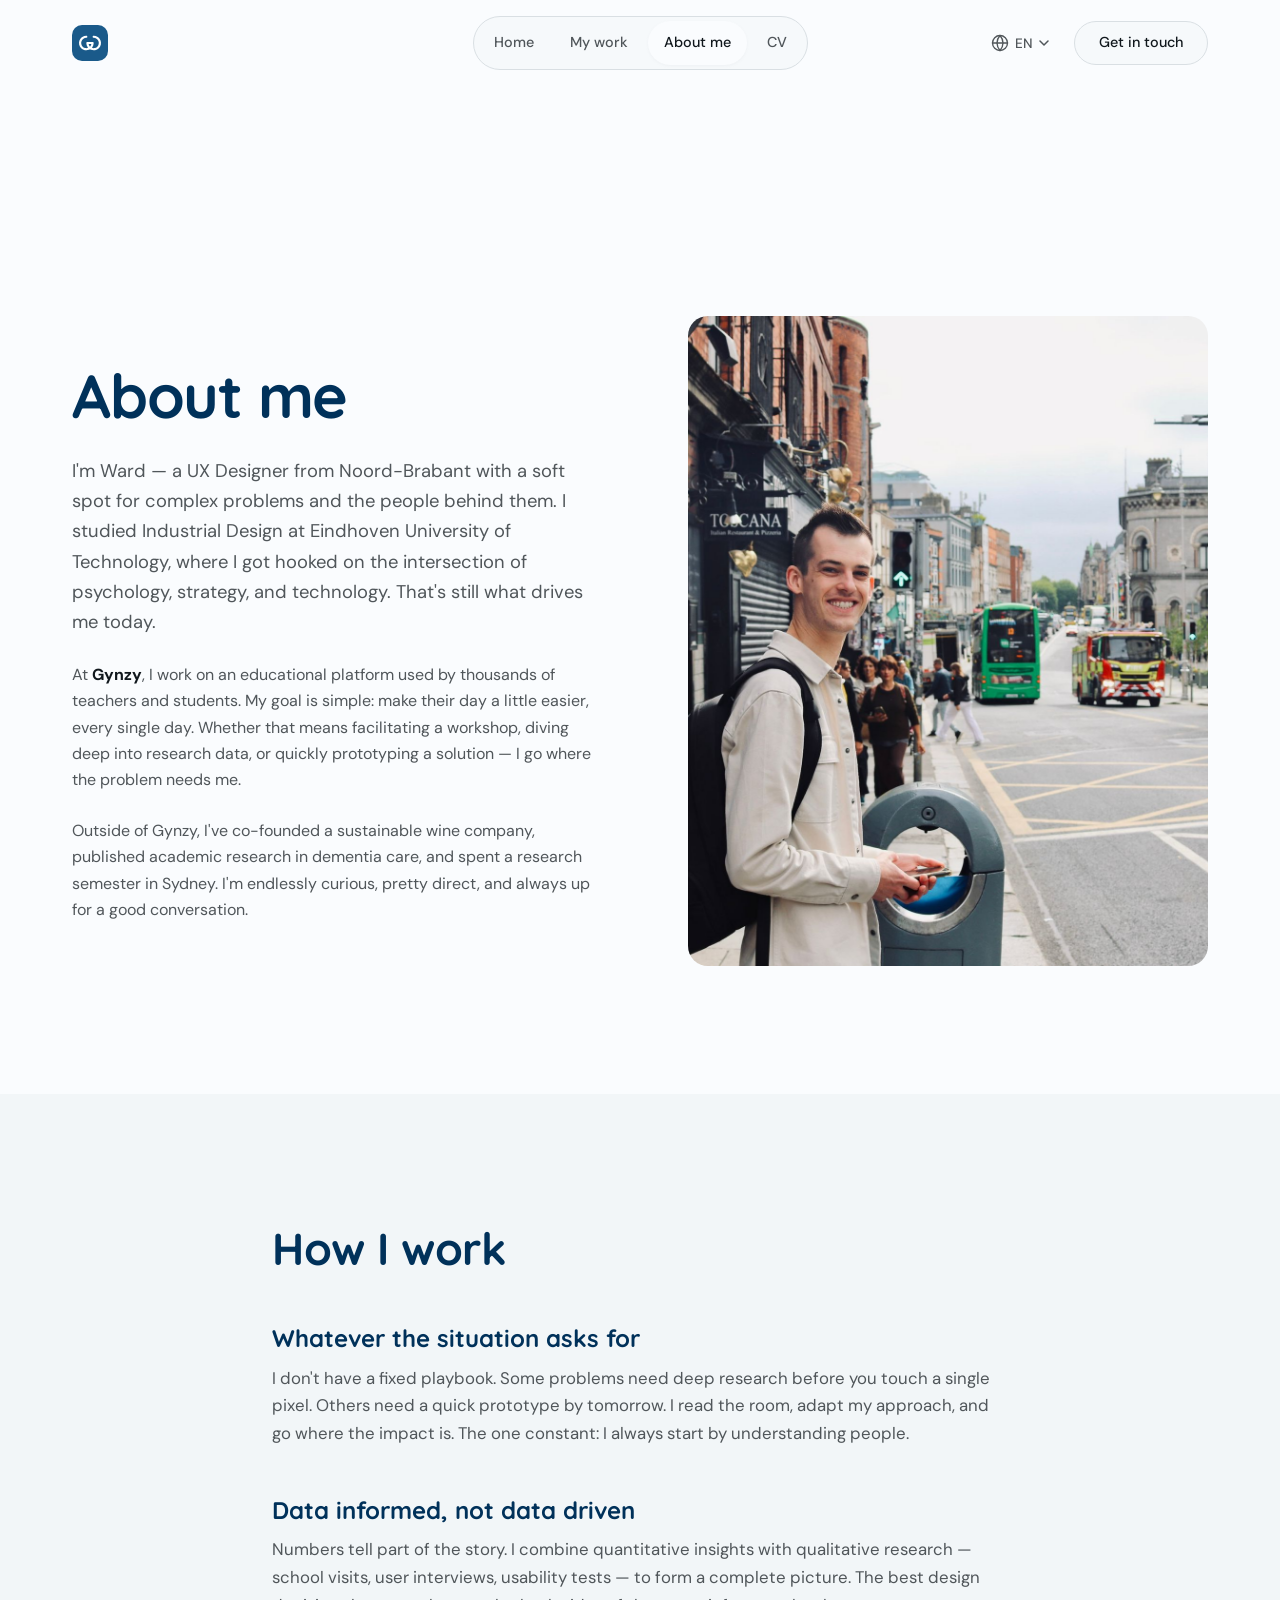
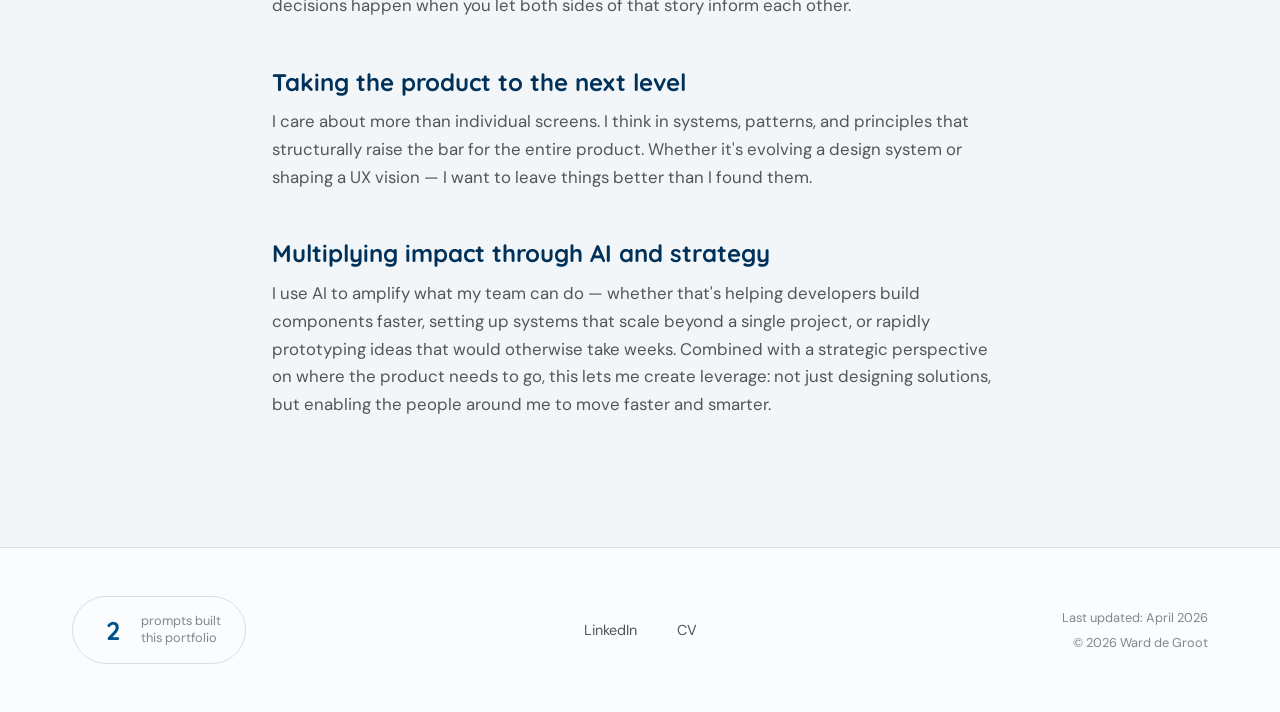
==== about.html @ b359bc0a "Add Dutch/English i18n system with globe dropdown language switcher Introduces a key-based internati" ====
<!DOCTYPE html>
<html lang="en" data-i18n-title="about.title" data-i18n-meta="about.meta">
<head>
  <meta charset="UTF-8">
  <meta name="viewport" content="width=device-width, initial-scale=1.0">
  <title>About Me — Ward de Groot</title>
  <meta name="description" content="About Ward de Groot — UX / Product Designer passionate about crafting meaningful experiences.">
  <link rel="stylesheet" href="css/style.css">
  <link rel="icon" type="image/svg+xml" href="images/favicon.svg">
</head>
<body>


  <div id="site-nav"></div>

  <!-- About Hero -->
  <section class="section">
    <div class="container">
      <div class="about-hero">
        <div class="reveal">
          <h1 data-i18n="about.heading">About me</h1>
          <p style="font-size: 1.15rem; margin-top: var(--space-6); color: var(--color-text-secondary);" data-i18n="about.intro.1">
            I'm Ward — a UX Designer from Noord-Brabant with a soft spot for complex problems and the people behind them. I studied Industrial Design at Eindhoven University of Technology, where I got hooked on the intersection of psychology, strategy, and technology. That's still what drives me today.
          </p>
          <p style="margin-top: var(--space-6); color: var(--color-text-secondary);" data-i18n="about.intro.2">
            At <strong style="color: var(--color-text);">Gynzy</strong>, I work on an educational platform used by thousands of teachers and students. My goal is simple: make their day a little easier, every single day. Whether that means facilitating a workshop, diving deep into research data, or quickly prototyping a solution — I go where the problem needs me.
          </p>
          <p style="margin-top: var(--space-6); color: var(--color-text-secondary);" data-i18n="about.intro.3">
            Outside of Gynzy, I've co-founded a sustainable wine company, published academic research in dementia care, and spent a research semester in Sydney. I'm endlessly curious, pretty direct, and always up for a good conversation.
          </p>
        </div>
        <div class="about-hero__image reveal">
          <img src="images/about-photo.jpg" alt="Ward de Groot"
               onerror="this.parentElement.style.background='linear-gradient(135deg,#e8f0fe,#d4e4f7)';this.parentElement.style.minHeight='400px';this.style.display='none'">
        </div>
      </div>
    </div>
  </section>

  <!-- Philosophy / Approach -->
  <section class="section section--subtle">
    <div class="container container--narrow">
      <div class="reveal">
        <h2 style="margin-bottom: var(--space-12);" data-i18n="about.howIWork">How I work</h2>
      </div>

      <div class="reveal" style="margin-bottom: var(--space-12);">
        <h3 data-i18n="about.approach.title">Whatever the situation asks for</h3>
        <p data-i18n="about.approach.desc">I don't have a fixed playbook. Some problems need deep research before you touch a single pixel. Others need a quick prototype by tomorrow. I read the room, adapt my approach, and go where the impact is. The one constant: I always start by understanding people.</p>
      </div>

      <div class="reveal" style="margin-bottom: var(--space-12);">
        <h3 data-i18n="about.data.title">Data informed, not data driven</h3>
        <p data-i18n="about.data.desc">Numbers tell part of the story. I combine quantitative insights with qualitative research — school visits, user interviews, usability tests — to form a complete picture. The best design decisions happen when you let both sides of that story inform each other.</p>
      </div>

      <div class="reveal" style="margin-bottom: var(--space-12);">
        <h3 data-i18n="about.nextLevel.title">Taking the product to the next level</h3>
        <p data-i18n="about.nextLevel.desc">I care about more than individual screens. I think in systems, patterns, and principles that structurally raise the bar for the entire product. Whether it's evolving a design system or shaping a UX vision — I want to leave things better than I found them.</p>
      </div>

      <div class="reveal">
        <h3 data-i18n="about.ai.title">Multiplying impact through AI and strategy</h3>
        <p data-i18n="about.ai.desc">I use AI to amplify what my team can do — whether that's helping developers build components faster, setting up systems that scale beyond a single project, or rapidly prototyping ideas that would otherwise take weeks. Combined with a strategic perspective on where the product needs to go, this lets me create leverage: not just designing solutions, but enabling the people around me to move faster and smarter.</p>
      </div>
    </div>
  </section>

  <div id="site-footer"></div>

  <script src="js/components.js"></script>
  <script src="js/i18n.js"></script>
  <script src="js/main.js"></script>
</body>
</html>
---- css/style.css ----
/* ============================================
   Ward de Groot — Portfolio
   Design System & Global Styles
   Refined with impeccable design principles
   ============================================ */

/* --- Font Setup --- */
@import url('https://fonts.googleapis.com/css2?family=Quicksand:wght@400;500;600;700&family=DM+Sans:ital,wght@0,300;0,400;0,500;0,600;1,400&display=swap');

/* --- CSS Custom Properties --- */
:root {
  /* Colors — OKLCH with blue-tinted neutrals */
  --color-primary: oklch(42% 0.12 240);
  --color-primary-dark: oklch(30% 0.10 240);
  --color-primary-light: oklch(55% 0.13 240);
  --color-text: oklch(20% 0.015 240);
  --color-text-secondary: oklch(45% 0.01 240);
  --color-text-muted: oklch(62% 0.008 240);
  --color-bg: oklch(99% 0.003 240);
  --color-bg-subtle: oklch(97% 0.005 240);
  --color-border: oklch(90% 0.008 240);
  --color-border-hover: oklch(82% 0.012 240);
  --color-surface: oklch(98% 0.004 240);
  --color-surface-raised: oklch(99.5% 0.002 240);

  /* Typography */
  --font-heading: 'Quicksand', system-ui, -apple-system, sans-serif;
  --font-body: 'DM Sans', system-ui, -apple-system, sans-serif;

  /* Spacing — 4pt base for finer control */
  --space-1: 0.25rem;  /* 4px */
  --space-2: 0.5rem;   /* 8px */
  --space-3: 0.75rem;  /* 12px */
  --space-4: 1rem;     /* 16px */
  --space-6: 1.5rem;   /* 24px */
  --space-8: 2rem;     /* 32px */
  --space-12: 3rem;    /* 48px */
  --space-16: 4rem;    /* 64px */
  --space-24: 6rem;    /* 96px */
  --space-32: 8rem;    /* 128px */

  /* Border Radius */
  --radius-sm: 8px;
  --radius-md: 12px;
  --radius-lg: 16px;
  --radius-xl: 20px;
  --radius-full: 9999px;

  /* Shadows — blue-tinted, layered */
  --shadow-sm: 0 1px 3px oklch(70% 0.01 240 / 0.08);
  --shadow-md:
    0 2px 4px oklch(60% 0.01 240 / 0.04),
    0 8px 16px oklch(60% 0.01 240 / 0.06);
  --shadow-lg:
    0 4px 8px oklch(50% 0.01 240 / 0.04),
    0 16px 32px oklch(50% 0.01 240 / 0.08);

  /* Easing — exponential curves per impeccable */
  --ease-out-quart: cubic-bezier(0.25, 1, 0.5, 1);
  --ease-out-expo: cubic-bezier(0.16, 1, 0.3, 1);
  --ease-in-out: cubic-bezier(0.65, 0, 0.35, 1);

  /* Transitions */
  --transition-fast: 120ms var(--ease-out-quart);
  --transition-base: 250ms var(--ease-out-quart);
  --transition-slow: 400ms var(--ease-out-quart);
  --transition-enter: 500ms var(--ease-out-expo);

  /* Layout */
  --max-width: 1200px;
  --max-width-narrow: 800px;
}

/* --- Reset & Base --- */
*, *::before, *::after {
  margin: 0;
  padding: 0;
  box-sizing: border-box;
}

html {
  scroll-behavior: smooth;
  -webkit-font-smoothing: antialiased;
  -moz-osx-font-smoothing: grayscale;
  font-kerning: normal;
}

body {
  font-family: var(--font-body);
  font-size: 1rem;
  line-height: 1.65;
  color: var(--color-text);
  background-color: var(--color-bg);
  overflow-x: hidden;
}

img {
  max-width: 100%;
  height: auto;
  display: block;
}

a {
  color: inherit;
  text-decoration: none;
}

/* --- Focus — visible only for keyboard --- */
:focus {
  outline: none;
}

:focus-visible {
  outline: 2px solid var(--color-primary-light);
  outline-offset: 3px;
  border-radius: var(--radius-sm);
}

/* --- Typography --- */
h1, h2, h3, h4 {
  font-family: var(--font-heading);
  font-weight: 700;
  line-height: 1.2;
  color: var(--color-primary-dark);
}

h1 {
  font-size: clamp(2.2rem, 5vw, 3.8rem);
  letter-spacing: -0.02em;
}

h2 {
  font-size: clamp(1.8rem, 3.5vw, 2.8rem);
  letter-spacing: -0.01em;
}

h3 {
  font-size: clamp(1.2rem, 2vw, 1.5rem);
}

h4 {
  font-size: 1.05rem;
  font-weight: 600;
}

p {
  color: var(--color-text-secondary);
  max-width: 65ch;
}

/* --- Layout Utilities --- */
.container {
  width: 100%;
  max-width: var(--max-width);
  margin: 0 auto;
  padding: 0 var(--space-8);
}

.container--narrow {
  max-width: var(--max-width-narrow);
}

.section {
  padding: var(--space-32) 0;
}

.section--subtle {
  background-color: var(--color-bg-subtle);
}

/* --- Navigation --- */
.nav {
  position: fixed;
  top: 0;
  left: 0;
  right: 0;
  z-index: 100;
  padding: var(--space-4) 0;
  transition: background var(--transition-base), border-color var(--transition-base);
}

.nav--scrolled {
  background: oklch(99% 0.003 240 / 0.85);
  backdrop-filter: blur(16px) saturate(150%);
  -webkit-backdrop-filter: blur(16px) saturate(150%);
  border-bottom: 1px solid var(--color-border);
}

.nav__inner {
  display: flex;
  align-items: center;
  max-width: var(--max-width);
  margin: 0 auto;
  padding: 0 var(--space-8);
}

/* Three-zone layout: logo (left), links (center), actions (right) */
.nav__logo   { flex: 1; min-width: 0; }
.nav__links  { flex: 0 0 auto; }    /* natural width, stays centered */
.nav__right  { flex: 1; min-width: 0; display: flex; align-items: center; justify-content: flex-end; gap: var(--space-3); }

.nav__logo {
  font-family: var(--font-heading);
  font-size: 1.4rem;
  font-weight: 700;
  color: var(--color-primary);
  display: flex;
  align-items: center;
  gap: var(--space-2);
}

.nav__logo svg {
  width: 36px;
  height: 36px;
}

.nav__links {
  display: flex;
  align-items: center;
  gap: var(--space-1);
  background: var(--color-surface);
  border: 1px solid var(--color-border);
  border-radius: var(--radius-full);
  padding: var(--space-1);
  list-style: none;
}

.nav__link {
  padding: var(--space-2) var(--space-4);
  border-radius: var(--radius-full);
  font-size: 0.9rem;
  font-weight: 500;
  color: var(--color-text-secondary);
  transition: color var(--transition-fast), background var(--transition-fast);
  white-space: nowrap;
  min-height: 44px;
  display: flex;
  align-items: center;
}

.nav__link:hover {
  color: var(--color-text);
  background: var(--color-bg-subtle);
}

.nav__link--active {
  color: var(--color-text);
  background: var(--color-bg);
  box-shadow: var(--shadow-sm);
}

.nav__cta {
  display: inline-flex;
  align-items: center;
  padding: var(--space-2) var(--space-6);
  border: 1px solid var(--color-border);
  border-radius: var(--radius-full);
  font-size: 0.9rem;
  font-weight: 500;
  color: var(--color-text);
  transition: border-color var(--transition-fast), box-shadow var(--transition-fast);
  background: var(--color-surface);
  min-height: 44px;
}

.nav__cta:hover {
  border-color: var(--color-border-hover);
  box-shadow: var(--shadow-md);
}

/* Language switcher */
.lang-switch {
  position: relative;
}

.lang-switch__trigger {
  display: inline-flex;
  align-items: center;
  gap: 6px;
  background: none;
  border: 1px solid transparent;
  border-radius: var(--radius-full);
  padding: var(--space-1) var(--space-3);
  font-family: var(--font-body);
  font-size: 0.85rem;
  font-weight: 500;
  color: var(--color-text-secondary);
  cursor: pointer;
  transition: color var(--transition-fast), border-color var(--transition-fast);
  min-height: 36px;
}

.lang-switch__trigger:hover {
  color: var(--color-text);
  border-color: var(--color-border);
}

.lang-switch__icon {
  flex-shrink: 0;
}

.lang-switch__current {
  font-weight: 500;
}

.lang-switch__chevron {
  flex-shrink: 0;
  transition: transform var(--transition-fast);
}

.lang-switch--open .lang-switch__chevron {
  transform: rotate(180deg);
}

.lang-switch__dropdown {
  display: none;
  position: absolute;
  top: calc(100% + 6px);
  right: 0;
  min-width: 140px;
  background: var(--color-surface-raised);
  border: 1px solid var(--color-border);
  border-radius: var(--radius-md);
  box-shadow: var(--shadow-md);
  overflow: hidden;
  z-index: 100;
}

.lang-switch--open .lang-switch__dropdown {
  display: block;
}

.lang-switch__option {
  display: block;
  width: 100%;
  padding: var(--space-2) var(--space-4);
  background: none;
  border: none;
  font-family: var(--font-body);
  font-size: 0.88rem;
  color: var(--color-text-secondary);
  text-align: left;
  cursor: pointer;
  transition: background var(--transition-fast), color var(--transition-fast);
}

.lang-switch__option:hover {
  background: var(--color-bg-subtle);
  color: var(--color-text);
}

.lang-switch__option--active {
  color: var(--color-primary);
  font-weight: 600;
}

/* Mobile nav toggle */
.nav__toggle {
  display: none;
  flex-direction: column;
  gap: 5px;
  background: none;
  border: none;
  cursor: pointer;
  padding: var(--space-3);
  min-width: 44px;
  min-height: 44px;
  justify-content: center;
  align-items: center;
}

.nav__toggle span {
  width: 22px;
  height: 2px;
  background: var(--color-text);
  border-radius: 2px;
  transition: transform var(--transition-fast);
}

/* --- Hero Section --- */
.hero {
  min-height: 100vh;
  display: flex;
  flex-direction: column;
  align-items: center;
  justify-content: center;
  text-align: center;
  padding: var(--space-32) var(--space-8);
  position: relative;
  overflow-x: clip;
}

/* Gradient blobs */
.hero__blobs {
  position: absolute;
  inset: -100px;
  pointer-events: none;
  mask-image: linear-gradient(to bottom, black 0%, black 40%, transparent 80%);
  -webkit-mask-image: linear-gradient(to bottom, black 0%, black 40%, transparent 80%);
}

.hero__blob {
  position: absolute;
  border-radius: 50%;
  filter: blur(80px);
  opacity: 0.3;
  will-change: transform;
  transition: translate 0.8s var(--ease-out-quart);
}

.hero__blob--1 {
  width: 500px;
  height: 500px;
  background: oklch(75% 0.10 240);
  top: -10%;
  left: -5%;
  animation: blob-drift-1 18s var(--ease-in-out) infinite;
}

.hero__blob--2 {
  width: 400px;
  height: 400px;
  background: oklch(80% 0.08 225);
  top: 20%;
  right: -8%;
  animation: blob-drift-2 22s var(--ease-in-out) infinite 2s;
}

.hero__blob--3 {
  width: 350px;
  height: 350px;
  background: oklch(70% 0.12 250);
  bottom: -5%;
  left: 30%;
  animation: blob-drift-3 20s var(--ease-in-out) infinite 4s;
}

@keyframes blob-drift-1 {
  0%, 100% { transform: translate(0, 0) scale(1); }
  33% { transform: translate(60px, 40px) scale(1.1); }
  66% { transform: translate(-30px, 60px) scale(0.95); }
}

@keyframes blob-drift-2 {
  0%, 100% { transform: translate(0, 0) scale(1); }
  33% { transform: translate(-50px, 30px) scale(0.9); }
  66% { transform: translate(30px, -40px) scale(1.08); }
}

@keyframes blob-drift-3 {
  0%, 100% { transform: translate(0, 0) scale(1); }
  33% { transform: translate(40px, -30px) scale(1.05); }
  66% { transform: translate(-50px, -20px) scale(0.92); }
}

/* Time-of-day greeting */
.hero__greeting {
  font-family: var(--font-body);
  font-size: clamp(1rem, 2vw, 1.2rem);
  font-weight: 400;
  color: var(--color-text-muted);
  margin-bottom: var(--space-4);
  opacity: 0;
  transform: translateY(8px);
  animation: greet-in 0.8s var(--ease-out-expo) 0.3s forwards;
}

@keyframes greet-in {
  to { opacity: 1; transform: translateY(0); }
}

/* Rotating headline */
.hero__statement {
  font-size: clamp(2.4rem, 5.5vw, 4.2rem);
  font-family: var(--font-heading);
  font-weight: 700;
  color: var(--color-primary);
  max-width: 800px;
  margin-bottom: var(--space-16);
  line-height: 1.15;
  position: relative;
}

.hero__statement-line {
  display: block;
  position: absolute;
  top: 0;
  left: 0;
  right: 0;
  opacity: 0;
  transform: translateY(12px);
  transition: opacity 0.6s var(--ease-out-expo), transform 0.6s var(--ease-out-expo);
}

.hero__statement-line--active {
  position: relative;
  opacity: 1;
  transform: translateY(0);
}

.hero__card {
  display: inline-flex;
  align-items: center;
  gap: var(--space-4);
  padding: var(--space-3) var(--space-6) var(--space-3) var(--space-3);
  background: oklch(100% 0 0);
  border: 1px solid var(--color-border);
  border-radius: var(--radius-xl);
  box-shadow: var(--shadow-md);
  transition: box-shadow var(--transition-base), transform var(--transition-base);
  position: relative;
  z-index: 2;
}

.hero__card:hover {
  box-shadow: var(--shadow-lg);
  transform: translateY(-2px);
}

.hero__avatar {
  width: 56px;
  height: 56px;
  border-radius: 50%;
  object-fit: cover;
  border: 2px solid var(--color-bg);
  box-shadow: var(--shadow-sm);
}

.hero__card-text h3 {
  font-size: 1.05rem;
  color: var(--color-text);
  margin-bottom: 2px;
}

.hero__card-text p {
  font-size: 0.85rem;
  color: var(--color-text-muted);
}

/* Floating tags */
.hero__tags {
  position: absolute;
  top: 0;
  left: 0;
  right: 0;
  bottom: 0;
  pointer-events: none;
}

.tag {
  display: inline-flex;
  align-items: center;
  padding: var(--space-2) var(--space-4);
  background: var(--color-surface);
  border: 1px solid var(--color-border);
  border-radius: var(--radius-full);
  font-size: 0.85rem;
  font-weight: 500;
  color: var(--color-text-secondary);
  white-space: nowrap;
  box-shadow: var(--shadow-sm);
  position: absolute;
  animation: float 6s var(--ease-in-out) infinite;
}

.tag:nth-child(1) { top: 28%; left: 5%; animation: drift-1 7s var(--ease-in-out) infinite; }
.tag:nth-child(2) { top: 42%; left: 3%; animation: drift-2 8s var(--ease-in-out) infinite 0.8s; }
.tag:nth-child(3) { top: 56%; left: 6%; animation: drift-3 9s var(--ease-in-out) infinite 1.6s; }
.tag:nth-child(4) { top: 28%; right: 5%; animation: drift-4 7.5s var(--ease-in-out) infinite 0.4s; }
.tag:nth-child(5) { top: 42%; right: 3%; animation: drift-5 8.5s var(--ease-in-out) infinite 1.2s; }
.tag:nth-child(6) { top: 56%; right: 4%; animation: drift-6 9.5s var(--ease-in-out) infinite 2s; }

@keyframes drift-1 {
  0%, 100% { transform: translate(0, 0) rotate(0deg); }
  50% { transform: translate(6px, -10px) rotate(1.5deg); }
}
@keyframes drift-2 {
  0%, 100% { transform: translate(0, 0) rotate(0deg); }
  50% { transform: translate(-8px, -6px) rotate(-1deg); }
}
@keyframes drift-3 {
  0%, 100% { transform: translate(0, 0) rotate(0deg); }
  50% { transform: translate(4px, -12px) rotate(1deg); }
}
@keyframes drift-4 {
  0%, 100% { transform: translate(0, 0) rotate(0deg); }
  50% { transform: translate(-6px, -8px) rotate(-1.5deg); }
}
@keyframes drift-5 {
  0%, 100% { transform: translate(0, 0) rotate(0deg); }
  50% { transform: translate(8px, -5px) rotate(1deg); }
}
@keyframes drift-6 {
  0%, 100% { transform: translate(0, 0) rotate(0deg); }
  50% { transform: translate(-5px, -10px) rotate(-0.5deg); }
}

/* --- Project Cards --- */
.projects-grid {
  display: grid;
  grid-template-columns: repeat(auto-fill, minmax(340px, 1fr));
  gap: var(--space-8);
}

.project-card {
  background: var(--color-surface);
  border: 1px solid var(--color-border);
  border-radius: var(--radius-lg);
  padding: var(--space-12);
  overflow: hidden;
  transition: border-color var(--transition-base), box-shadow var(--transition-base), transform var(--transition-base);
  display: flex;
  flex-direction: column;
  gap: var(--space-4);
  text-decoration: none;
}

.project-card:hover {
  border-color: var(--color-border-hover);
  box-shadow: var(--shadow-lg);
  transform: translateY(-3px);
}

.project-card__title {
  font-size: 1.35rem;
  color: var(--color-text);
  line-height: 1.3;
}

.project-card__desc {
  font-size: 0.95rem;
  color: var(--color-text-secondary);
  flex-grow: 1;
}

.project-card__link {
  display: inline-flex;
  align-items: center;
  gap: var(--space-2);
  font-size: 0.9rem;
  font-weight: 600;
  color: var(--color-primary);
  transition: gap var(--transition-fast);
}

.project-card:hover .project-card__link {
  gap: var(--space-4);
}

.project-card__link svg {
  width: 18px;
  height: 18px;
}

.project-card__image {
  margin: calc(-1 * var(--space-12)) calc(-1 * var(--space-12)) var(--space-6);
  overflow: hidden;
}

.project-card__image img {
  width: 100%;
  transition: transform var(--transition-slow);
}

.project-card:hover .project-card__image img {
  transform: scale(1.02);
}

/* --- Tools / Logo Strip --- */
.tools {
  text-align: center;
}

.tools__label {
  display: flex;
  align-items: center;
  gap: var(--space-4);
  justify-content: center;
  margin-bottom: var(--space-12);
  font-size: 0.85rem;
  color: var(--color-text-muted);
}

.tools__label::before,
.tools__label::after {
  content: '';
  height: 1px;
  width: 80px;
  background: linear-gradient(90deg, transparent, var(--color-border-hover), transparent);
}

.tools__grid {
  display: flex;
  flex-wrap: wrap;
  justify-content: center;
  align-items: center;
  gap: var(--space-16);
}

.tools__item {
  font-size: 1.2rem;
  font-weight: 600;
  color: var(--color-text-muted);
  transition: color var(--transition-base);
}

.tools__item:hover {
  color: var(--color-text-secondary);
}

/* --- Project Detail --- */
.project-hero {
  background: linear-gradient(180deg, var(--color-bg-subtle) 0%, var(--color-bg) 100%);
  padding: calc(var(--space-32) + 60px) 0 var(--space-24);
}

.project-hero__title {
  font-size: clamp(2rem, 4vw, 3.2rem);
  color: var(--color-primary);
  margin-bottom: var(--space-6);
}

.project-hero__desc {
  font-size: 1.1rem;
  max-width: 700px;
}

.project-meta {
  display: grid;
  grid-template-columns: repeat(auto-fit, minmax(180px, 1fr));
  gap: var(--space-12);
  padding: var(--space-16) 0;
}

.project-meta__item h4 {
  color: var(--color-text);
  margin-bottom: var(--space-1);
}

.project-meta__item p {
  font-size: 0.95rem;
}

/* --- Table of Contents --- */
.toc {
  display: none;
}

@media (min-width: 1200px) {
  .toc {
    display: block;
    position: sticky;
    top: 120px;
    float: right;
    z-index: 50;
    width: 200px;
    min-width: 200px;
    margin-right: var(--space-8);
    background: oklch(99% 0.003 240 / 0.8);
    backdrop-filter: blur(16px) saturate(150%);
    -webkit-backdrop-filter: blur(16px) saturate(150%);
    border-radius: var(--radius-md);
    padding: var(--space-4);
    border: 1px solid oklch(90% 0.01 240 / 0.4);
  }
}

.toc__list {
  list-style: none;
  padding: 0;
  margin: 0;
  border-left: 2px solid var(--color-border);
}

.toc__link {
  display: block;
  padding: var(--space-2) var(--space-4);
  font-size: 0.85rem;
  font-weight: 500;
  color: var(--color-text-muted);
  transition: color var(--transition-fast), border-color var(--transition-fast);
  text-decoration: none;
  border-left: 2px solid transparent;
  margin-left: -2px;
}

.toc__link:hover {
  color: var(--color-text-secondary);
}

.toc__link--active {
  color: var(--color-primary);
  border-left-color: var(--color-primary);
  font-weight: 600;
}

.project-content {
  padding: var(--space-16) 0;
}

.project-content h2 {
  margin-top: var(--space-16);
  margin-bottom: var(--space-6);
}

.project-content h2:first-child {
  margin-top: 0;
}

.project-content h3 {
  margin-top: var(--space-12);
  margin-bottom: var(--space-4);
}

.project-content p {
  margin-bottom: var(--space-6);
}

.project-content img {
  border-radius: 0;
  margin: 0;
}

/* Full-width breakout from narrow container */
.project-content .full-width {
  width: 100vw;
  position: relative;
  left: 50%;
  right: 50%;
  margin-left: -50vw;
  margin-right: -50vw;
  padding: 0 var(--space-8);
  margin-bottom: var(--space-16);
}

/* Before/After comparison */
.comparison {
  display: grid;
  grid-template-columns: 1fr 1fr;
  gap: var(--space-4);
  margin: 0;
}

.comparison--three {
  grid-template-columns: 1fr 1fr 1fr;
}

@media (max-width: 768px) {
  .comparison--three {
    grid-template-columns: 1fr;
  }
}

.comparison__item {
  overflow: hidden;
  border: 1px solid var(--color-border);
  display: flex;
  flex-direction: column;
}

.comparison__item img {
  display: block;
  width: 100%;
}

.comparison__label {
  order: 1;
  padding: var(--space-3) var(--space-4);
  font-size: 0.8rem;
  font-weight: 600;
  line-height: 1.4;
  text-transform: uppercase;
  letter-spacing: 0.05em;
  color: var(--color-text-muted);
  background: var(--color-bg-subtle);
}

.comparison__item img {
  order: 0;
}

/* Bullet lists in project content */
.project-content .key-points {
  list-style: none;
  padding: 0;
  margin-bottom: var(--space-6);
}

.project-content .key-points li {
  position: relative;
  padding-left: var(--space-6);
  margin-bottom: var(--space-2);
  color: var(--color-text-secondary);
}

.project-content .key-points li::before {
  content: '';
  position: absolute;
  left: var(--space-2);
  top: 0.55em;
  width: 5px;
  height: 5px;
  border-radius: 50%;
  background: var(--color-primary-light);
}

/* --- Image Lightbox --- */
.project-content img,
.comparison__item img {
  cursor: zoom-in;
}

.lightbox {
  position: fixed;
  inset: 0;
  z-index: 1000;
  display: flex;
  align-items: center;
  justify-content: center;
  padding: var(--space-8);
  opacity: 0;
  visibility: hidden;
  transition: opacity 0.3s ease, visibility 0.3s ease;
}

.lightbox--active {
  opacity: 1;
  visibility: visible;
}

.lightbox__backdrop {
  position: absolute;
  inset: 0;
  background: oklch(10% 0.01 240 / 0.85);
  backdrop-filter: blur(12px);
  -webkit-backdrop-filter: blur(12px);
  cursor: zoom-out;
}

.lightbox__img {
  position: relative;
  max-width: 90vw;
  max-height: 90vh;
  border-radius: var(--radius-md);
  box-shadow: 0 24px 80px oklch(0% 0 0 / 0.4);
  transform: scale(0.85) translateY(16px);
  transition: transform 0.4s cubic-bezier(0.22, 1, 0.36, 1);
  cursor: zoom-out;
}

.lightbox--active .lightbox__img {
  transform: scale(1) translateY(0);
}

@media (prefers-reduced-motion: reduce) {
  .lightbox,
  .lightbox__img {
    transition: none;
  }
}

/* --- About Page --- */
.about-hero {
  display: grid;
  grid-template-columns: 1fr 1fr;
  gap: var(--space-24);
  align-items: center;
  padding-top: calc(var(--space-32) + 60px);
}

.about-hero__image {
  border-radius: var(--radius-xl);
  overflow: hidden;
}

.about-hero__image img {
  width: 100%;
  aspect-ratio: 4/5;
  object-fit: cover;
}

.about-content {
  padding: var(--space-24) 0;
}

.about-content p {
  margin-bottom: var(--space-6);
  font-size: 1.05rem;
}

/* How I work section */
.section--subtle h3 {
  margin-bottom: var(--space-3);
}

.section--subtle p {
  font-size: 1.05rem;
}

/* --- CV Page --- */
.cv-section {
  padding-top: calc(var(--space-32) + 60px);
}

.cv-header {
  margin-bottom: var(--space-24);
}

.cv-header p {
  font-size: 1.1rem;
  margin-top: var(--space-4);
}

.timeline {
  position: relative;
  padding-left: var(--space-12);
}

.timeline::before {
  content: '';
  position: absolute;
  left: 0;
  top: 0;
  bottom: 0;
  width: 2px;
  background: linear-gradient(180deg, var(--color-primary-light), var(--color-border));
  border-radius: 1px;
}

.timeline__item {
  position: relative;
  padding-bottom: var(--space-16);
}

.timeline__item::before {
  content: '';
  position: absolute;
  left: calc(-1 * var(--space-12) - 5px);
  top: 6px;
  width: 12px;
  height: 12px;
  border-radius: 50%;
  background: var(--color-primary);
  box-shadow: 0 0 0 4px var(--color-bg);
}

.timeline__date {
  font-size: 0.85rem;
  font-weight: 600;
  color: var(--color-primary-light);
  margin-bottom: var(--space-1);
}

.timeline__title {
  font-size: 1.2rem;
  color: var(--color-text);
  margin-bottom: var(--space-1);
}

.timeline__company {
  font-size: 0.95rem;
  color: var(--color-text-muted);
  margin-bottom: var(--space-2);
}

.timeline__desc {
  font-size: 0.95rem;
}

/* --- Career Map (non-linear timeline) --- */
.career-map__chart {
  overflow-x: auto;
  -webkit-overflow-scrolling: touch;
}

.career-map__years {
  display: grid;
  grid-template-columns: repeat(10, 1fr);
  gap: 0;
  padding-bottom: var(--space-3);
  border-bottom: 1px solid var(--color-border);
  margin-bottom: var(--space-4);
}

.career-map__years span {
  font-size: 0.75rem;
  font-weight: 600;
  color: var(--color-text-muted);
  text-align: center;
  font-variant-numeric: tabular-nums;
}

.career-map__lanes {
  display: flex;
  flex-direction: column;
  gap: var(--space-3);
}

.career-map__lane {
  display: grid;
  grid-template-columns: repeat(10, 1fr);
  gap: var(--space-1);
  align-items: center;
  position: relative;
  min-height: 40px;
}

.career-map__label {
  position: absolute;
  left: 0;
  top: -1.4rem;
  font-size: 0.7rem;
  font-weight: 600;
  text-transform: uppercase;
  letter-spacing: 0.06em;
  color: var(--color-text-muted);
}

.career-map__lane:first-child {
  margin-top: var(--space-6);
}

.career-map__lane:not(:first-child) {
  margin-top: var(--space-4);
}

.career-map__bar {
  padding: var(--space-2) var(--space-3);
  border-radius: var(--radius-sm);
  font-size: 0.78rem;
  font-weight: 600;
  white-space: nowrap;
  overflow: hidden;
  text-overflow: ellipsis;
  transition: transform var(--transition-fast), box-shadow var(--transition-fast);
  cursor: default;
}

.career-map__bar:hover {
  transform: scaleY(1.1);
  box-shadow: var(--shadow-md);
  z-index: 1;
}

.career-map__bar--primary {
  background: var(--color-primary);
  color: oklch(98% 0.003 240);
}

.career-map__bar--active {
  background: linear-gradient(90deg, var(--color-primary), var(--color-primary-light));
}

.career-map__bar--accent {
  background: oklch(88% 0.06 240);
  color: var(--color-primary-dark);
}

.career-map__bar--muted {
  background: oklch(85% 0.04 200);
  color: oklch(30% 0.06 200);
}

.career-map__bar--subtle {
  background: var(--color-bg-subtle);
  color: var(--color-text-secondary);
  border: 1px solid var(--color-border);
}

/* --- CV Image Banner --- */
.cv-image-banner {
  border-radius: var(--radius-xl);
  overflow: hidden;
  max-height: 360px;
}

.cv-image-banner img {
  width: 100%;
  height: 100%;
  object-fit: cover;
  object-position: center;
}

/* --- CV Cards (non-linear experience layout) --- */
.cv-cards {
  display: grid;
  grid-template-columns: repeat(2, 1fr);
  gap: var(--space-8);
}

.cv-cards--compact {
  gap: var(--space-4);
}

.cv-card {
  padding: var(--space-8);
  border: 1px solid var(--color-border);
  border-radius: var(--radius-lg);
  transition: border-color var(--transition-base), box-shadow var(--transition-base);
  display: flex;
  flex-direction: column;
  gap: var(--space-2);
}

.cv-card:hover {
  border-color: var(--color-border-hover);
  box-shadow: var(--shadow-md);
}

.cv-card--featured {
  grid-column: 1 / -1;
  display: grid;
  grid-template-columns: 1fr 1fr;
  gap: var(--space-8);
  align-items: center;
}

.cv-card--featured .cv-card__content {
  display: flex;
  flex-direction: column;
  gap: var(--space-2);
}

.cv-card__date {
  font-size: 0.8rem;
  font-weight: 600;
  color: var(--color-primary-light);
  font-variant-numeric: tabular-nums;
}

.cv-card__title {
  font-size: 1.15rem;
  color: var(--color-text);
  line-height: 1.3;
}

.cv-card__company {
  font-size: 0.9rem;
  color: var(--color-text-muted);
}

.cv-card__desc {
  font-size: 0.9rem;
  color: var(--color-text-secondary);
  margin-top: var(--space-2);
}

.cv-card__bullets {
  list-style: none;
  padding: 0;
}

.cv-card__bullets li {
  position: relative;
  padding-left: var(--space-6);
  margin-bottom: var(--space-1);
}

.cv-card__bullets li::before {
  content: '';
  position: absolute;
  left: var(--space-2);
  top: 0.55em;
  width: 5px;
  height: 5px;
  border-radius: 50%;
  background: var(--color-primary-light);
}

.cv-card__link {
  display: inline-block;
  margin-top: var(--space-3);
  font-size: 0.85rem;
  font-weight: 500;
  color: var(--color-primary);
  text-decoration: none;
  transition: color var(--transition-fast);
}

.cv-card__link:hover {
  color: var(--color-primary-dark);
}

.cv-card__image {
  border-radius: var(--radius-md);
  overflow: hidden;
}

.cv-card__image img {
  width: 100%;
  aspect-ratio: 16/10;
  object-fit: cover;
}

.cv-card__image--small {
  margin-top: var(--space-4);
}

.cv-card__image--small img {
  aspect-ratio: 16/9;
  border-radius: var(--radius-sm);
}

.cv-card__logo {
  width: 36px;
  height: 36px;
  flex-shrink: 0;
}

.cv-card__logo img {
  width: 100%;
  height: 100%;
  object-fit: contain;
}

.cv-card__header {
  display: flex;
  align-items: center;
  gap: var(--space-4);
  margin-bottom: var(--space-2);
}

.cv-card__header-text {
  flex: 1;
}

/* Skills grid for CV */
.skills-grid {
  display: flex;
  flex-wrap: wrap;
  gap: var(--space-2);
}

.skill-tag {
  padding: var(--space-2) var(--space-4);
  background: var(--color-surface);
  border: 1px solid var(--color-border);
  border-radius: var(--radius-full);
  font-size: 0.85rem;
  font-weight: 500;
  color: var(--color-text-secondary);
  transition: border-color var(--transition-fast), color var(--transition-fast);
}

.skill-tag:hover {
  border-color: var(--color-primary-light);
  color: var(--color-primary);
}

/* --- Footer --- */
.footer {
  padding: var(--space-12) 0;
  border-top: 1px solid var(--color-border);
}

.footer__inner {
  display: flex;
  align-items: center;
  justify-content: space-between;
}

.footer__left,
.footer__center,
.footer__right {
  flex: 1;
}

.footer__left {
  display: flex;
  align-items: center;
}

.footer__center {
  display: flex;
  justify-content: center;
}

.footer__right {
  display: flex;
  flex-direction: column;
  align-items: flex-end;
}

.footer__links {
  display: flex;
  gap: var(--space-6);
  list-style: none;
}

.footer__link {
  font-size: 0.9rem;
  color: var(--color-text-secondary);
  transition: color var(--transition-fast);
  padding: var(--space-2);
}

.footer__link:hover {
  color: var(--color-primary);
}

/* Prompt counter */
.prompt-counter {
  display: inline-flex;
  align-items: center;
  gap: var(--space-3);
  padding: var(--space-3) var(--space-6);
  border: 1px solid var(--color-border);
  border-radius: var(--radius-full);
}

.prompt-counter__number {
  font-family: var(--font-heading);
  font-size: 1.6rem;
  font-weight: 700;
  color: var(--color-primary);
  font-variant-numeric: tabular-nums;
  min-width: 2ch;
  text-align: center;
}

.prompt-counter__label {
  font-size: 0.8rem;
  color: var(--color-text-muted);
  line-height: 1.3;
}

.footer__updated {
  font-size: 0.8rem;
  color: var(--color-text-muted);
  margin-bottom: var(--space-1);
}

.footer__copy {
  font-size: 0.8rem;
  color: var(--color-text-muted);
}

/* --- Scroll Reveal Animation --- */
.reveal {
  opacity: 0;
  transform: translateY(24px);
  transition: opacity 0.6s var(--ease-out-expo),
              transform 0.6s var(--ease-out-expo);
}

.reveal--visible {
  opacity: 1;
  transform: translateY(0);
}

/* Staggered children — enhanced entrance */
.reveal-stagger > * {
  opacity: 0;
  transform: translateY(32px) scale(0.97);
  transition: opacity 0.7s var(--ease-out-expo),
              transform 0.7s var(--ease-out-expo);
}

.reveal-stagger--visible > *:nth-child(1) { transition-delay: 0ms; }
.reveal-stagger--visible > *:nth-child(2) { transition-delay: 120ms; }
.reveal-stagger--visible > *:nth-child(3) { transition-delay: 240ms; }
.reveal-stagger--visible > *:nth-child(4) { transition-delay: 360ms; }
.reveal-stagger--visible > *:nth-child(5) { transition-delay: 480ms; }
.reveal-stagger--visible > *:nth-child(6) { transition-delay: 600ms; }

.reveal-stagger--visible > * {
  opacity: 1;
  transform: translateY(0) scale(1);
}

/* --- Reduced Motion --- */
@media (prefers-reduced-motion: reduce) {
  .reveal {
    opacity: 1;
    transform: none;
    transition: none;
  }

  .reveal-stagger > * {
    opacity: 1;
    transform: none;
    transition: none;
  }

  .tag {
    animation: none;
  }

  .hero__greeting {
    opacity: 1;
    transform: none;
    animation: none;
  }

  .hero__statement-line {
    transition: none;
  }

  html {
    scroll-behavior: auto;
  }

  *, *::before, *::after {
    transition-duration: 0.01ms !important;
    animation-duration: 0.01ms !important;
  }
}

/* --- Responsive --- */
@media (max-width: 768px) {
  .nav__links {
    display: none;
    position: absolute;
    top: 100%;
    left: var(--space-4);
    right: var(--space-4);
    flex-direction: column;
    padding: var(--space-4);
    border-radius: var(--radius-lg);
    background: var(--color-surface-raised);
    box-shadow: var(--shadow-lg);
    border: 1px solid var(--color-border);
  }

  .nav__links--open {
    display: flex;
  }

  .nav__toggle {
    display: flex;
  }

  .nav__cta {
    display: none;
  }

  .nav__right {
    flex: 0 0 auto;
    gap: var(--space-2);
  }

  .hero__tags {
    display: none;
  }

  .hero__blob {
    filter: blur(60px);
    opacity: 0.25;
  }

  .hero__blob--1 { width: 300px; height: 300px; }
  .hero__blob--2 { width: 250px; height: 250px; }
  .hero__blob--3 { width: 200px; height: 200px; }

  .hero {
    min-height: 80vh;
    padding: var(--space-24) var(--space-4);
  }

  .projects-grid {
    grid-template-columns: 1fr;
  }

  .about-hero {
    grid-template-columns: 1fr;
    gap: var(--space-8);
  }

  .cv-cards {
    grid-template-columns: 1fr;
  }

  .cv-card--featured {
    grid-template-columns: 1fr;
  }

  .career-map__chart {
    min-width: 600px;
  }

  .career-map {
    overflow-x: auto;
    -webkit-overflow-scrolling: touch;
  }

  .comparison {
    grid-template-columns: 1fr;
  }

  .tools__grid {
    gap: var(--space-8);
  }

  .section {
    padding: var(--space-16) 0;
  }

  .footer__inner {
    flex-direction: column;
    text-align: center;
    gap: var(--space-6);
  }

  .footer__left,
  .footer__center,
  .footer__right {
    flex: none;
    align-items: center;
  }
}

@media (max-width: 480px) {
  .container {
    padding: 0 var(--space-4);
  }

  h1 {
    font-size: 2rem;
  }

  .hero__statement {
    font-size: 2rem;
  }
}
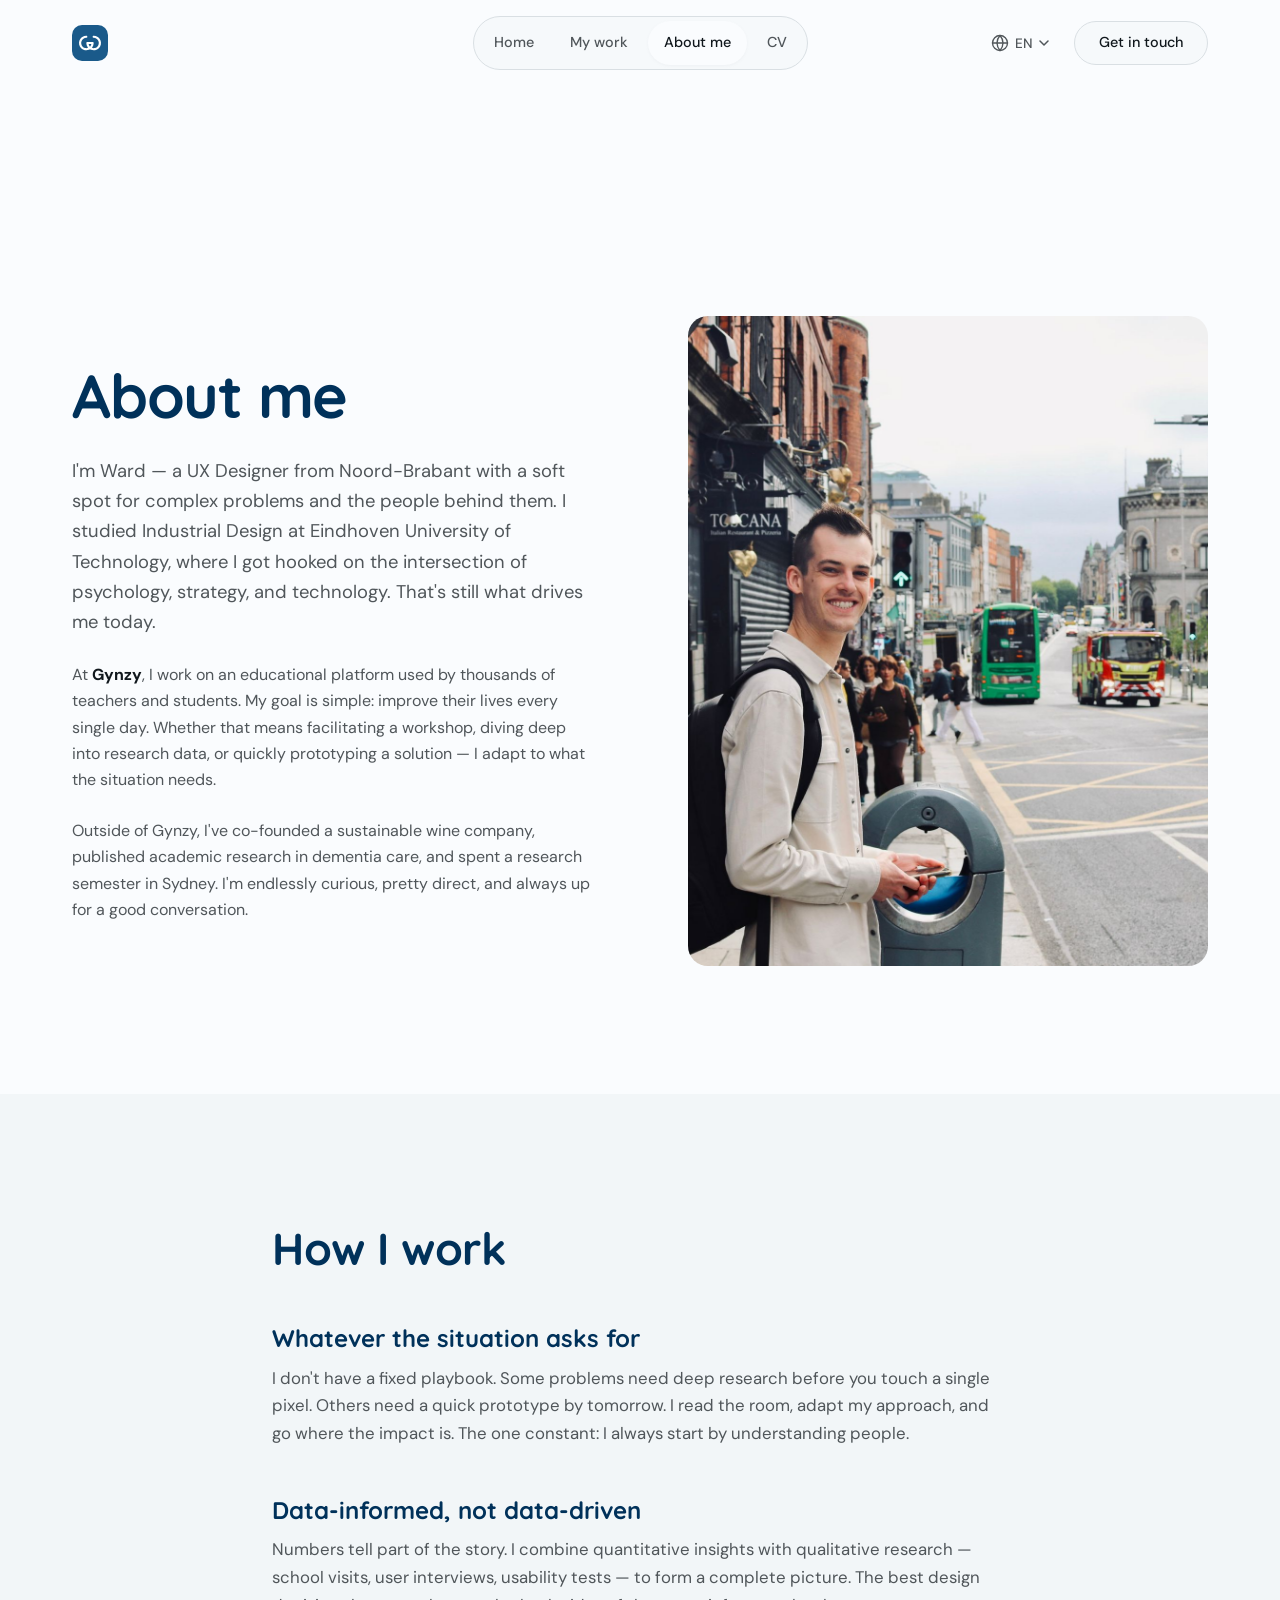
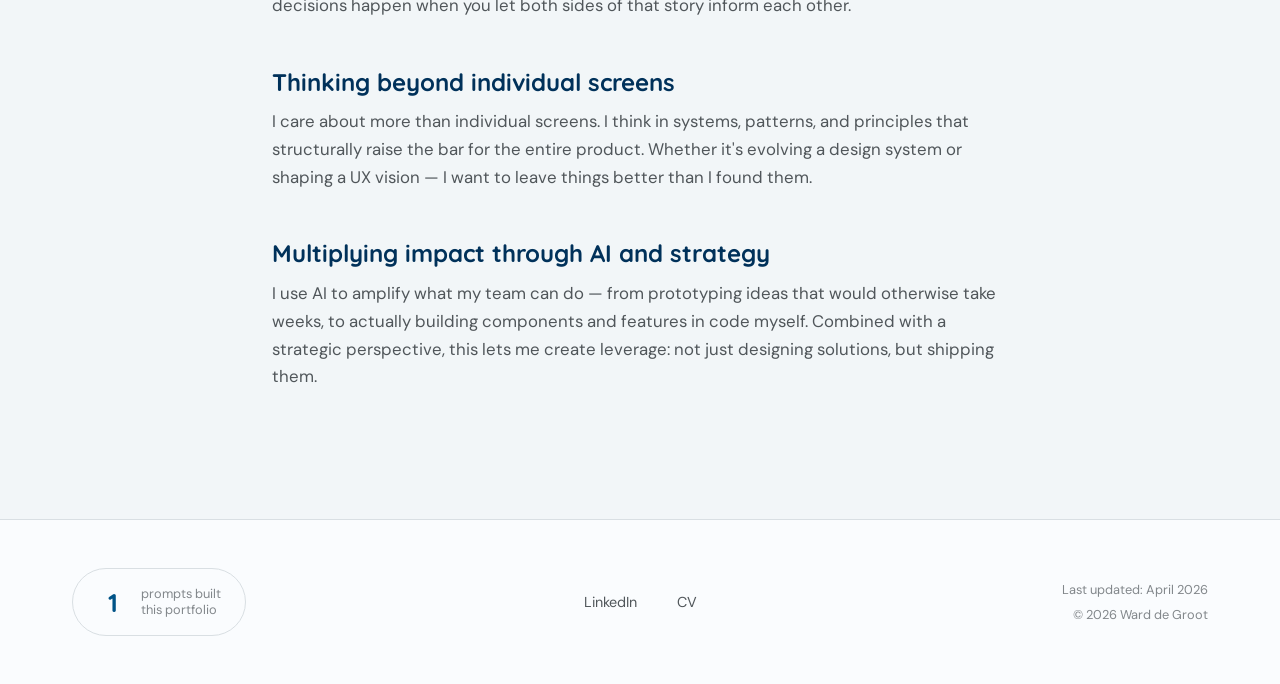
==== commit dd9ce292: "Audit and improve all EN/NL copy for consistency and tone Applies 21 copywriting fixes: sentence-cas" ====
--- a/about.html
+++ b/about.html
@@ -23,7 +23,7 @@
             I'm Ward — a UX Designer from Noord-Brabant with a soft spot for complex problems and the people behind them. I studied Industrial Design at Eindhoven University of Technology, where I got hooked on the intersection of psychology, strategy, and technology. That's still what drives me today.
           </p>
           <p style="margin-top: var(--space-6); color: var(--color-text-secondary);" data-i18n="about.intro.2">
-            At <strong style="color: var(--color-text);">Gynzy</strong>, I work on an educational platform used by thousands of teachers and students. My goal is simple: make their day a little easier, every single day. Whether that means facilitating a workshop, diving deep into research data, or quickly prototyping a solution — I go where the problem needs me.
+            At <strong style="color: var(--color-text);">Gynzy</strong>, I work on an educational platform used by thousands of teachers and students. My goal is simple: improve their lives every single day. Whether that means facilitating a workshop, diving deep into research data, or quickly prototyping a solution — I adapt to what the situation needs.
           </p>
           <p style="margin-top: var(--space-6); color: var(--color-text-secondary);" data-i18n="about.intro.3">
             Outside of Gynzy, I've co-founded a sustainable wine company, published academic research in dementia care, and spent a research semester in Sydney. I'm endlessly curious, pretty direct, and always up for a good conversation.
@@ -50,18 +50,18 @@
       </div>
 
       <div class="reveal" style="margin-bottom: var(--space-12);">
-        <h3 data-i18n="about.data.title">Data informed, not data driven</h3>
+        <h3 data-i18n="about.data.title">Data-informed, not data-driven</h3>
         <p data-i18n="about.data.desc">Numbers tell part of the story. I combine quantitative insights with qualitative research — school visits, user interviews, usability tests — to form a complete picture. The best design decisions happen when you let both sides of that story inform each other.</p>
       </div>
 
       <div class="reveal" style="margin-bottom: var(--space-12);">
-        <h3 data-i18n="about.nextLevel.title">Taking the product to the next level</h3>
+        <h3 data-i18n="about.nextLevel.title">Thinking beyond individual screens</h3>
         <p data-i18n="about.nextLevel.desc">I care about more than individual screens. I think in systems, patterns, and principles that structurally raise the bar for the entire product. Whether it's evolving a design system or shaping a UX vision — I want to leave things better than I found them.</p>
       </div>
 
       <div class="reveal">
         <h3 data-i18n="about.ai.title">Multiplying impact through AI and strategy</h3>
-        <p data-i18n="about.ai.desc">I use AI to amplify what my team can do — whether that's helping developers build components faster, setting up systems that scale beyond a single project, or rapidly prototyping ideas that would otherwise take weeks. Combined with a strategic perspective on where the product needs to go, this lets me create leverage: not just designing solutions, but enabling the people around me to move faster and smarter.</p>
+        <p data-i18n="about.ai.desc">I use AI to amplify what my team can do — from prototyping ideas that would otherwise take weeks, to actually building components and features in code myself. Combined with a strategic perspective, this lets me create leverage: not just designing solutions, but shipping them.</p>
       </div>
     </div>
   </section>
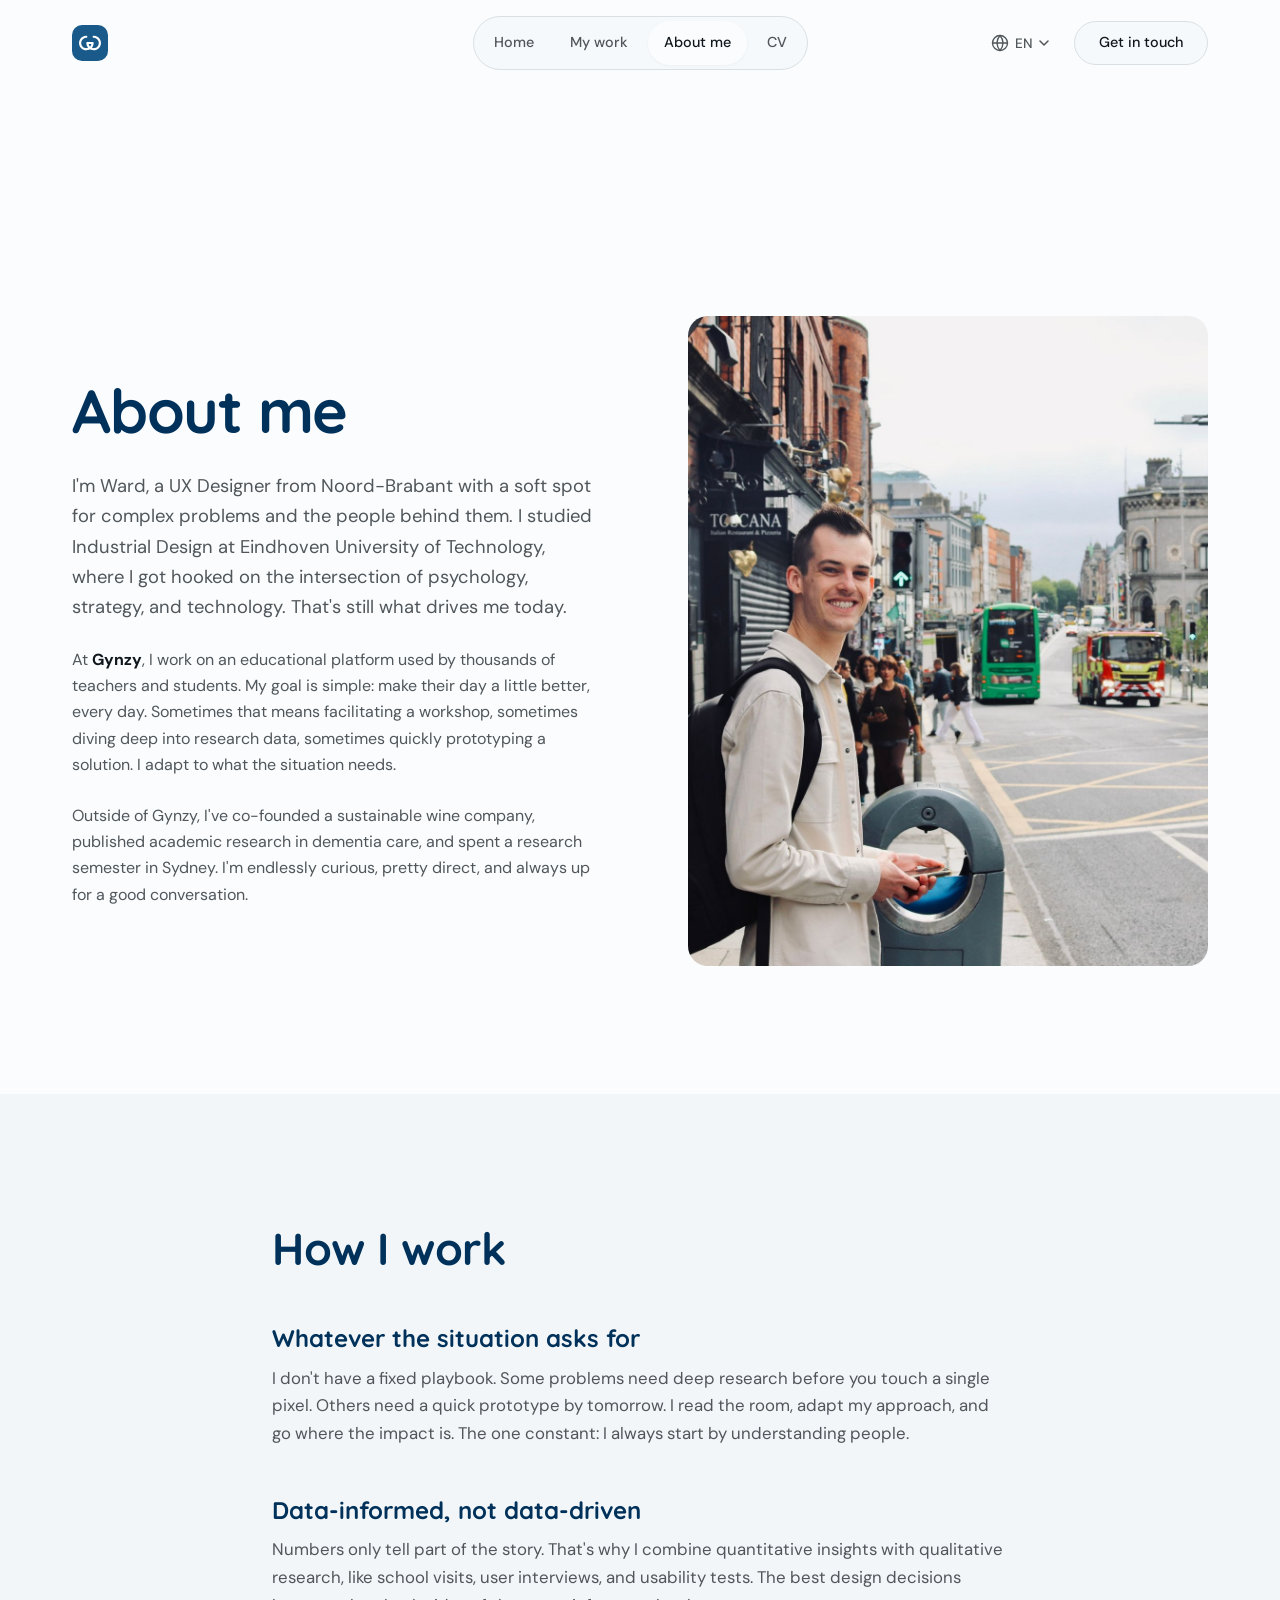
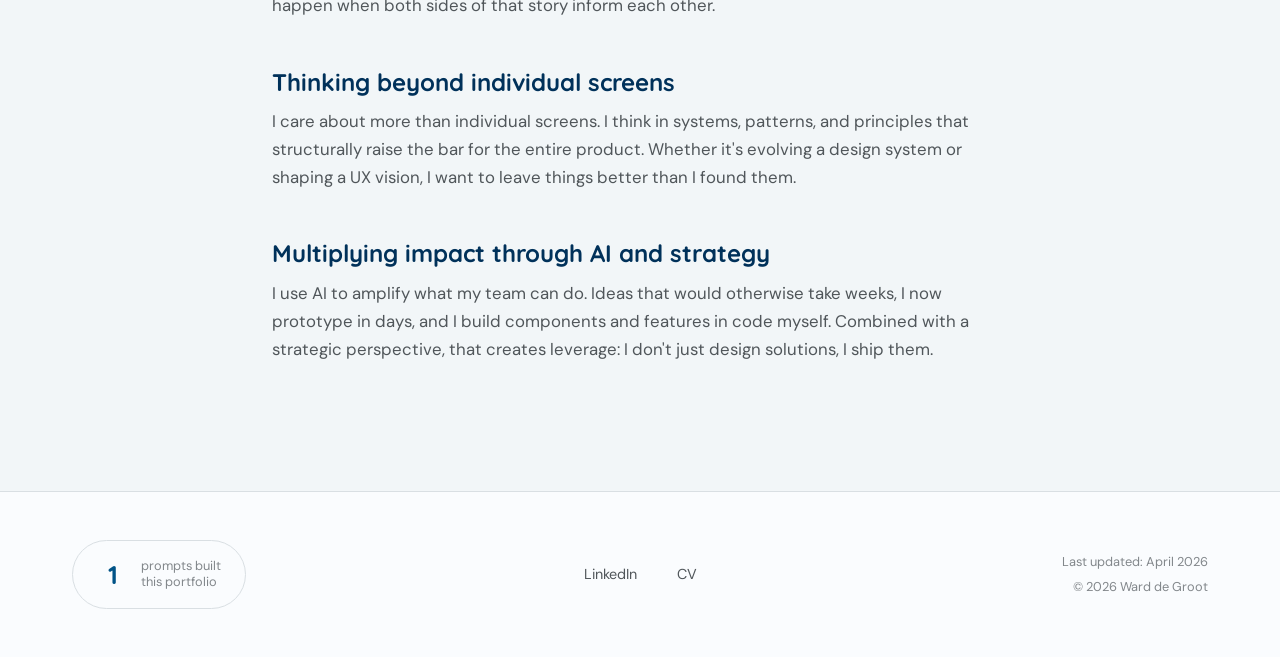
==== commit 8ee693f8: "EN copy: remove em-dashes and sync HTML fallback text Co-Authored-By: Claude Opus 5.5 <noreply@anthr" ====
--- a/about.html
+++ b/about.html
@@ -3,8 +3,8 @@
 <head>
   <meta charset="UTF-8">
   <meta name="viewport" content="width=device-width, initial-scale=1.0">
-  <title>About Me — Ward de Groot</title>
-  <meta name="description" content="About Ward de Groot — UX / Product Designer passionate about crafting meaningful experiences.">
+  <title>About Me | Ward de Groot</title>
+  <meta name="description" content="About Ward de Groot: UX / Product Designer passionate about crafting meaningful experiences.">
   <link rel="stylesheet" href="css/style.css">
   <link rel="icon" type="image/svg+xml" href="images/favicon.svg">
 </head>
@@ -20,10 +20,10 @@
         <div class="reveal">
           <h1 data-i18n="about.heading">About me</h1>
           <p style="font-size: 1.15rem; margin-top: var(--space-6); color: var(--color-text-secondary);" data-i18n="about.intro.1">
-            I'm Ward — a UX Designer from Noord-Brabant with a soft spot for complex problems and the people behind them. I studied Industrial Design at Eindhoven University of Technology, where I got hooked on the intersection of psychology, strategy, and technology. That's still what drives me today.
+            I'm Ward, a UX Designer from Noord-Brabant with a soft spot for complex problems and the people behind them. I studied Industrial Design at Eindhoven University of Technology, where I got hooked on the intersection of psychology, strategy, and technology. That's still what drives me today.
           </p>
           <p style="margin-top: var(--space-6); color: var(--color-text-secondary);" data-i18n="about.intro.2">
-            At <strong style="color: var(--color-text);">Gynzy</strong>, I work on an educational platform used by thousands of teachers and students. My goal is simple: improve their lives every single day. Whether that means facilitating a workshop, diving deep into research data, or quickly prototyping a solution — I adapt to what the situation needs.
+            At <strong style="color: var(--color-text);">Gynzy</strong>, I work on an educational platform used by thousands of teachers and students. My goal is simple: make their day a little better, every day. Sometimes that means facilitating a workshop, sometimes diving deep into research data, sometimes quickly prototyping a solution. I adapt to what the situation needs.
           </p>
           <p style="margin-top: var(--space-6); color: var(--color-text-secondary);" data-i18n="about.intro.3">
             Outside of Gynzy, I've co-founded a sustainable wine company, published academic research in dementia care, and spent a research semester in Sydney. I'm endlessly curious, pretty direct, and always up for a good conversation.
@@ -51,17 +51,17 @@
 
       <div class="reveal" style="margin-bottom: var(--space-12);">
         <h3 data-i18n="about.data.title">Data-informed, not data-driven</h3>
-        <p data-i18n="about.data.desc">Numbers tell part of the story. I combine quantitative insights with qualitative research — school visits, user interviews, usability tests — to form a complete picture. The best design decisions happen when you let both sides of that story inform each other.</p>
+        <p data-i18n="about.data.desc">Numbers only tell part of the story. That's why I combine quantitative insights with qualitative research, like school visits, user interviews, and usability tests. The best design decisions happen when both sides of that story inform each other.</p>
       </div>
 
       <div class="reveal" style="margin-bottom: var(--space-12);">
         <h3 data-i18n="about.nextLevel.title">Thinking beyond individual screens</h3>
-        <p data-i18n="about.nextLevel.desc">I care about more than individual screens. I think in systems, patterns, and principles that structurally raise the bar for the entire product. Whether it's evolving a design system or shaping a UX vision — I want to leave things better than I found them.</p>
+        <p data-i18n="about.nextLevel.desc">I care about more than individual screens. I think in systems, patterns, and principles that structurally raise the bar for the entire product. Whether it's evolving a design system or shaping a UX vision, I want to leave things better than I found them.</p>
       </div>
 
       <div class="reveal">
         <h3 data-i18n="about.ai.title">Multiplying impact through AI and strategy</h3>
-        <p data-i18n="about.ai.desc">I use AI to amplify what my team can do — from prototyping ideas that would otherwise take weeks, to actually building components and features in code myself. Combined with a strategic perspective, this lets me create leverage: not just designing solutions, but shipping them.</p>
+        <p data-i18n="about.ai.desc">I use AI to amplify what my team can do. Ideas that would otherwise take weeks, I now prototype in days, and I build components and features in code myself. Combined with a strategic perspective, that creates leverage: I don't just design solutions, I ship them.</p>
       </div>
     </div>
   </section>
@@ -71,5 +71,6 @@
   <script src="js/components.js"></script>
   <script src="js/i18n.js"></script>
   <script src="js/main.js"></script>
+  <!-- Cloudflare Web Analytics --><script defer src='https://static.cloudflareinsights.com/beacon.min.js' data-cf-beacon='{"token": "b7b4219062b84fdfabd26b8ac3537e8b"}'></script><!-- End Cloudflare Web Analytics -->
 </body>
 </html>
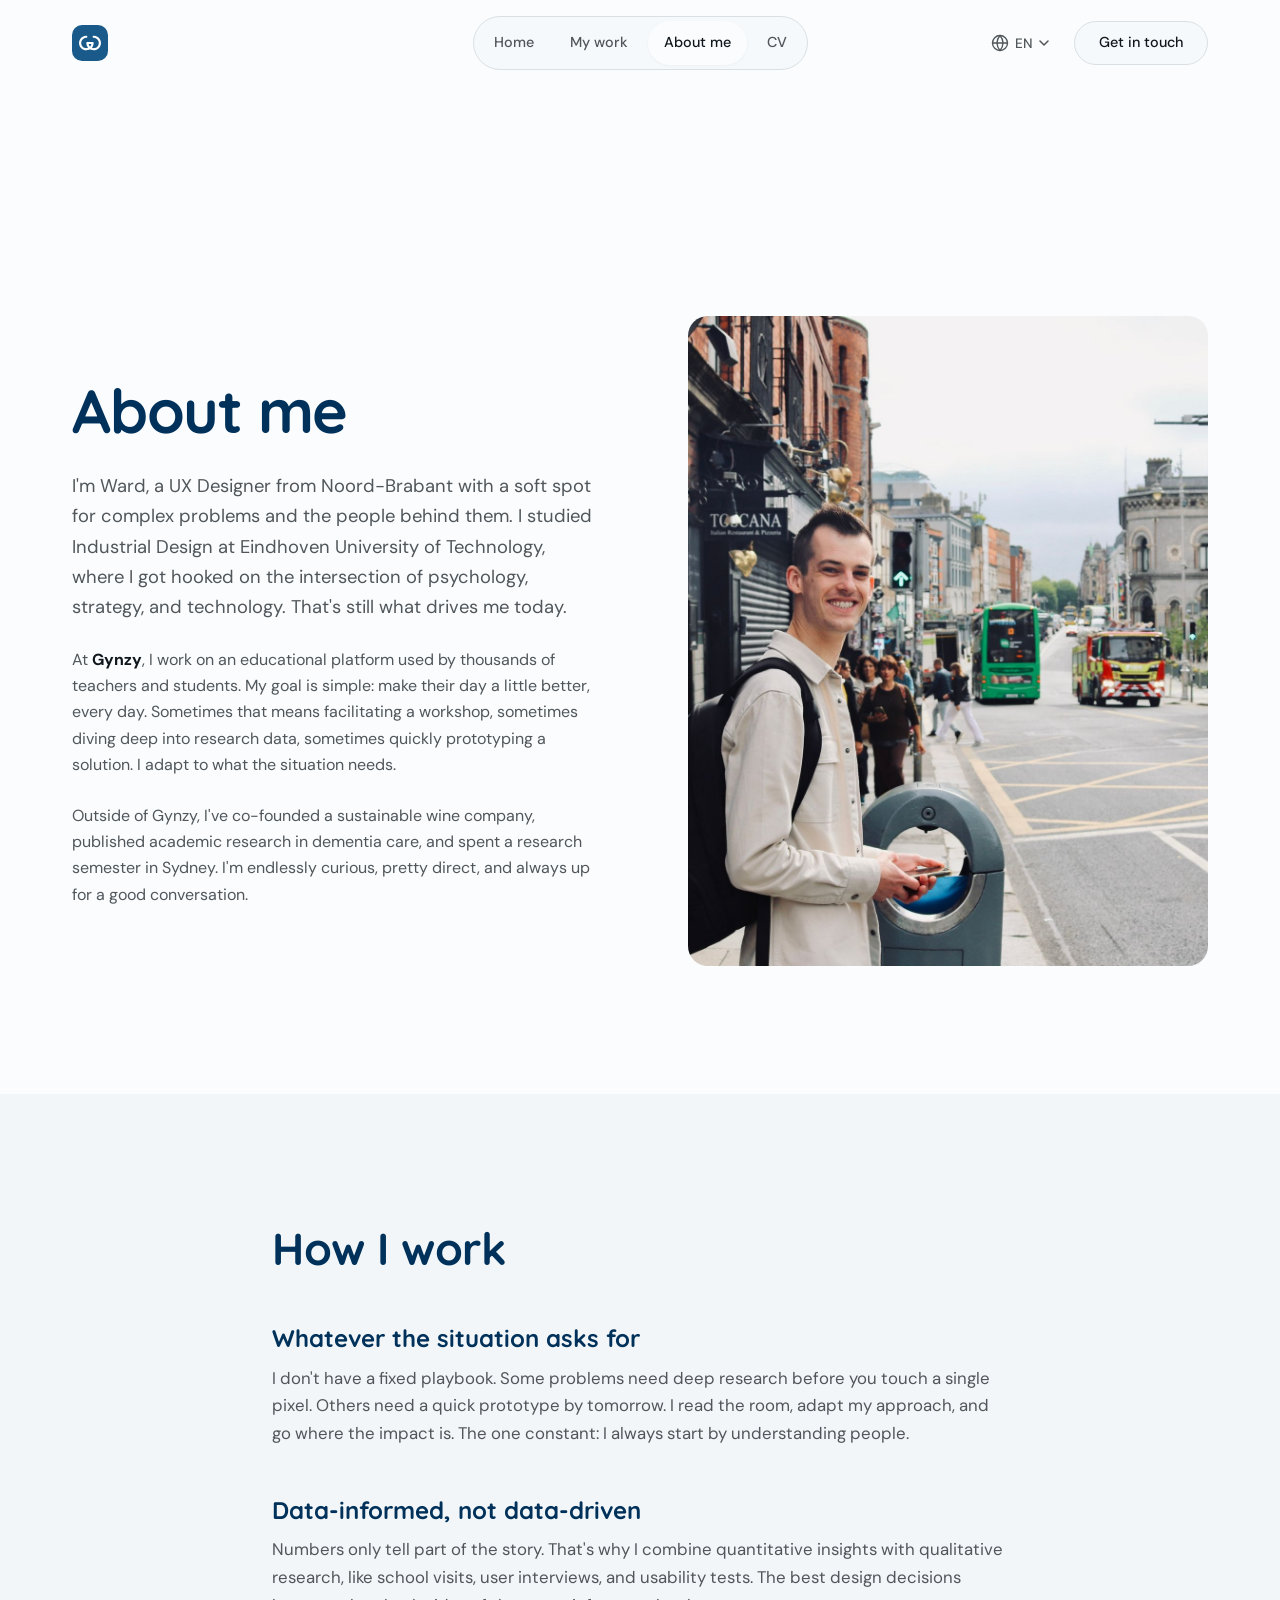
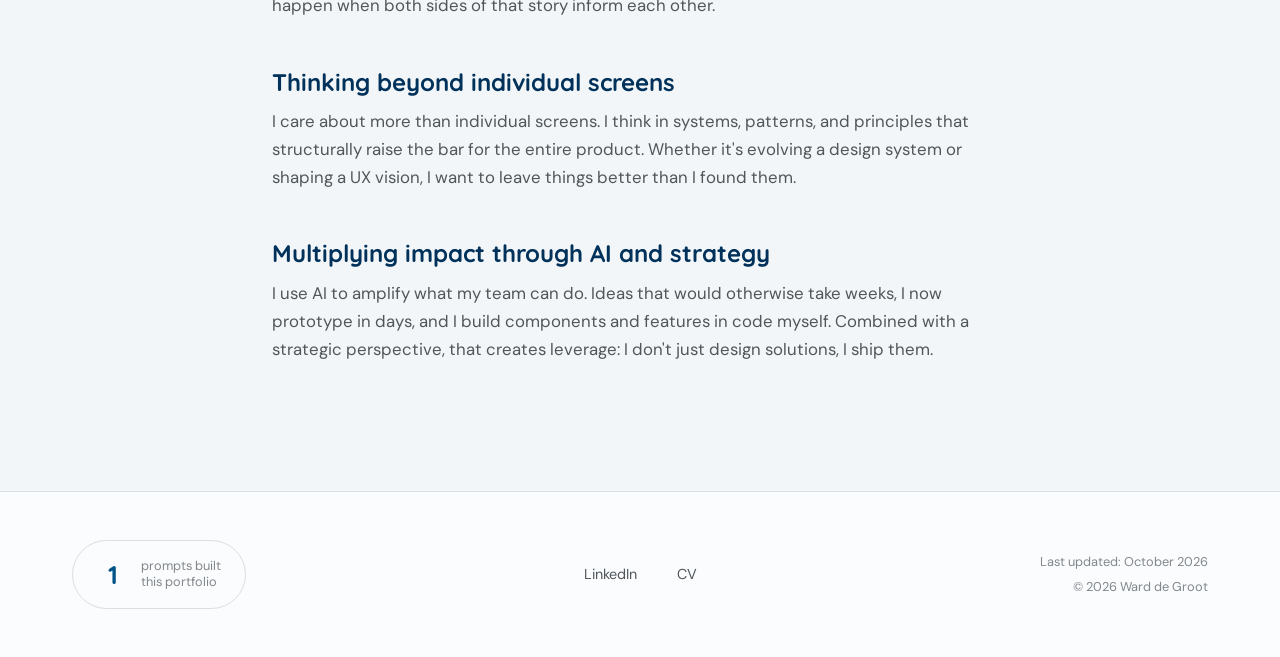
==== commit 93784cba: "Add Open Graph, Twitter card and canonical meta tags Co-Authored-By: Claude Opus 5.5 <noreply@anthro" ====
--- a/about.html
+++ b/about.html
@@ -5,6 +5,20 @@
   <meta name="viewport" content="width=device-width, initial-scale=1.0">
   <title>About Me | Ward de Groot</title>
   <meta name="description" content="About Ward de Groot: UX / Product Designer passionate about crafting meaningful experiences.">
+  <link rel="canonical" href="https://warddegroot.nl/about">
+  <meta property="og:type" content="website">
+  <meta property="og:site_name" content="Ward de Groot">
+  <meta property="og:title" content="About Me | Ward de Groot">
+  <meta property="og:description" content="About Ward de Groot: UX / Product Designer passionate about crafting meaningful experiences.">
+  <meta property="og:url" content="https://warddegroot.nl/about">
+  <meta property="og:image" content="https://warddegroot.nl/images/og/og-about.png">
+  <meta property="og:image:width" content="1200">
+  <meta property="og:image:height" content="630">
+  <meta property="og:image:alt" content="About Me | Ward de Groot">
+  <meta name="twitter:card" content="summary_large_image">
+  <meta name="twitter:title" content="About Me | Ward de Groot">
+  <meta name="twitter:description" content="About Ward de Groot: UX / Product Designer passionate about crafting meaningful experiences.">
+  <meta name="twitter:image" content="https://warddegroot.nl/images/og/og-about.png">
   <link rel="stylesheet" href="css/style.css">
   <link rel="icon" type="image/svg+xml" href="images/favicon.svg">
 </head>
--- a/css/style.css
+++ b/css/style.css
@@ -600,6 +600,16 @@
   display: grid;
   grid-template-columns: repeat(auto-fill, minmax(340px, 1fr));
   gap: var(--space-8);
+}
+
+.projects-grid--two {
+  grid-template-columns: repeat(2, minmax(0, 1fr));
+}
+
+@media (max-width: 768px) {
+  .projects-grid--two {
+    grid-template-columns: 1fr;
+  }
 }
 
 .project-card {
@@ -1622,3 +1632,201 @@
     font-size: 2rem;
   }
 }
+
+/* --- Case: key stats row --- */
+.case-stats {
+  display: grid;
+  grid-template-columns: repeat(4, minmax(0, 1fr));
+  gap: var(--space-4);
+  margin-top: var(--space-8);
+  margin-bottom: var(--space-12);
+}
+
+.case-stats__item {
+  background: var(--color-surface-raised);
+  border: 1px solid var(--color-border);
+  border-radius: var(--radius-lg);
+  padding: var(--space-6);
+}
+
+.case-stats__number {
+  display: block;
+  font-family: var(--font-heading);
+  font-weight: 700;
+  font-size: clamp(1.6rem, 2.6vw, 2.2rem);
+  line-height: 1.1;
+  color: var(--color-primary);
+  font-variant-numeric: tabular-nums;
+}
+
+.case-stats__label {
+  display: block;
+  margin-top: var(--space-2);
+  font-size: 0.9rem;
+  line-height: 1.4;
+  color: var(--color-text-secondary);
+}
+
+@media (max-width: 768px) {
+  .case-stats {
+    grid-template-columns: repeat(2, minmax(0, 1fr));
+  }
+}
+
+/* --- Case: flow diagram --- */
+.flow-diagram {
+  margin: var(--space-8) 0;
+  display: flex;
+  flex-direction: column;
+  align-items: stretch;
+}
+
+.flow-diagram__row {
+  display: grid;
+  grid-template-columns: 2.5rem 1fr;
+  gap: var(--space-4);
+  align-items: start;
+}
+
+.flow-diagram__badge {
+  width: 2.5rem;
+  height: 2.5rem;
+  border-radius: var(--radius-full);
+  display: grid;
+  place-items: center;
+  font-family: var(--font-heading);
+  font-weight: 700;
+  background: var(--color-primary);
+  color: oklch(99% 0.003 240);
+}
+
+.flow-diagram__badge--muted {
+  background: var(--color-bg-subtle);
+  color: var(--color-primary);
+  border: 1px solid var(--color-border);
+}
+
+.flow-diagram__card {
+  background: var(--color-surface-raised);
+  border: 1px solid var(--color-border);
+  border-radius: var(--radius-md);
+  padding: var(--space-3) var(--space-4);
+}
+
+.flow-diagram__card strong {
+  display: block;
+  color: var(--color-text);
+}
+
+.flow-diagram__card span {
+  display: block;
+  font-size: 0.85rem;
+  color: var(--color-text-secondary);
+  margin-top: 2px;
+}
+
+.flow-diagram__condition {
+  display: inline-block;
+  margin-top: var(--space-2);
+  font-size: 0.75rem;
+  font-weight: 600;
+  letter-spacing: 0.02em;
+  color: var(--color-primary);
+  background: oklch(95% 0.02 240 / 0.6);
+  border-radius: var(--radius-full);
+  padding: 2px var(--space-3);
+}
+
+.flow-diagram__options {
+  display: grid;
+  grid-template-columns: repeat(3, minmax(0, 1fr));
+  gap: var(--space-3);
+}
+
+.flow-diagram__option {
+  background: var(--color-surface-raised);
+  border: 1px solid var(--color-border);
+  border-radius: var(--radius-md);
+  padding: var(--space-3) var(--space-4);
+}
+
+.flow-diagram__option-title {
+  display: block;
+  font-size: 0.75rem;
+  font-weight: 600;
+  text-transform: uppercase;
+  letter-spacing: 0.04em;
+  color: var(--color-text-muted);
+  margin-bottom: var(--space-2);
+}
+
+.flow-diagram__option strong {
+  display: block;
+  color: var(--color-text);
+}
+
+.flow-diagram__option span {
+  display: block;
+  font-size: 0.85rem;
+  color: var(--color-text-secondary);
+  margin-top: 2px;
+}
+
+.flow-diagram__option--out {
+  border-style: dashed;
+  background: transparent;
+}
+
+.flow-diagram__option--out strong {
+  color: var(--color-text-muted);
+}
+
+.flow-diagram__connector {
+  width: 2.5rem;
+  display: flex;
+  justify-content: center;
+}
+
+.flow-diagram__connector::before {
+  content: "";
+  width: 2px;
+  height: var(--space-6);
+  background: var(--color-border-hover);
+}
+
+@media (max-width: 768px) {
+  .flow-diagram__options {
+    grid-template-columns: 1fr;
+  }
+}
+
+.flow-diagram__card .flow-diagram__condition {
+  display: inline-block;
+  margin-top: var(--space-2);
+  font-size: 0.75rem;
+  color: var(--color-primary);
+}
+
+/* Flow diagram: continuous connector line */
+.flow-diagram__row {
+  position: relative;
+}
+
+.flow-diagram__row::before {
+  content: "";
+  position: absolute;
+  left: calc(1.25rem - 1px);
+  top: 2.5rem;
+  bottom: 0;
+  width: 2px;
+  background: var(--color-border-hover);
+}
+
+.flow-diagram__row:last-child::before {
+  display: none;
+}
+
+.flow-diagram__badge {
+  position: relative;
+  z-index: 1;
+}
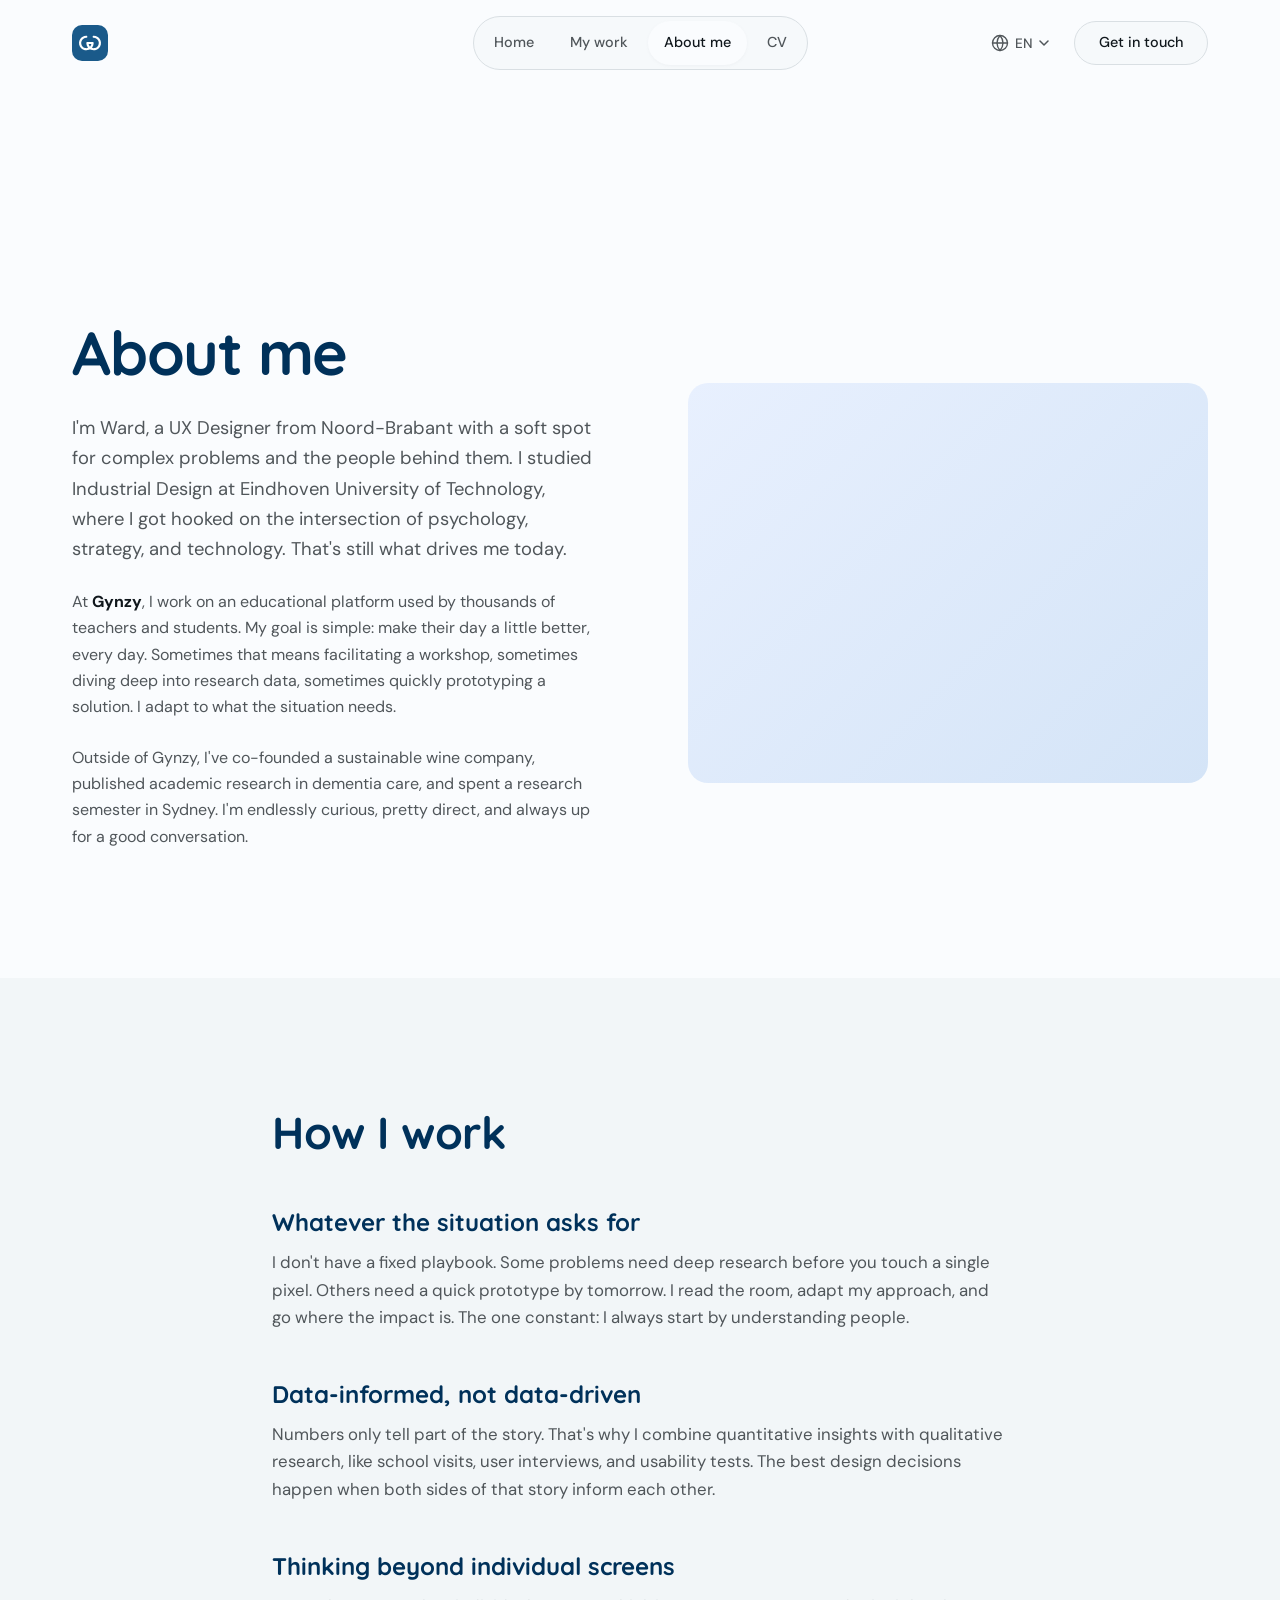
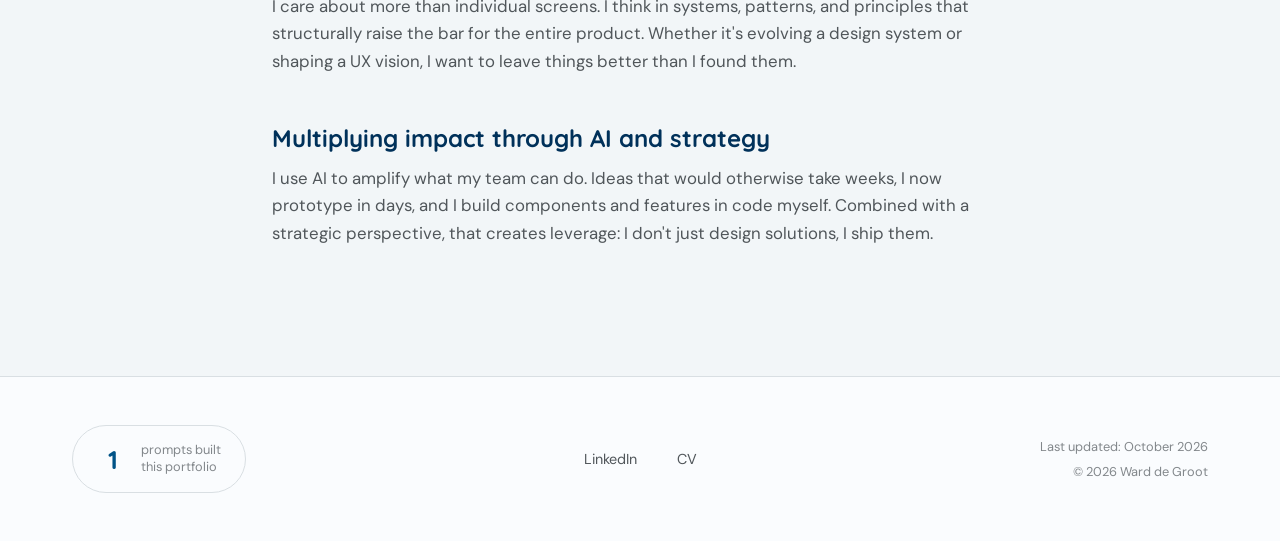
==== commit 2e034b14: "Use optimized media, add lazy loading and image dimensions Co-Authored-By: Claude Opus 5.5 <noreply@" ====
--- a/about.html
+++ b/about.html
@@ -44,7 +44,7 @@
           </p>
         </div>
         <div class="about-hero__image reveal">
-          <img src="images/about-photo.jpg" alt="Ward de Groot"
+          <img width="1200" height="800" src="images/web/about-photo.webp" alt="Ward de Groot"
                onerror="this.parentElement.style.background='linear-gradient(135deg,#e8f0fe,#d4e4f7)';this.parentElement.style.minHeight='400px';this.style.display='none'">
         </div>
       </div>
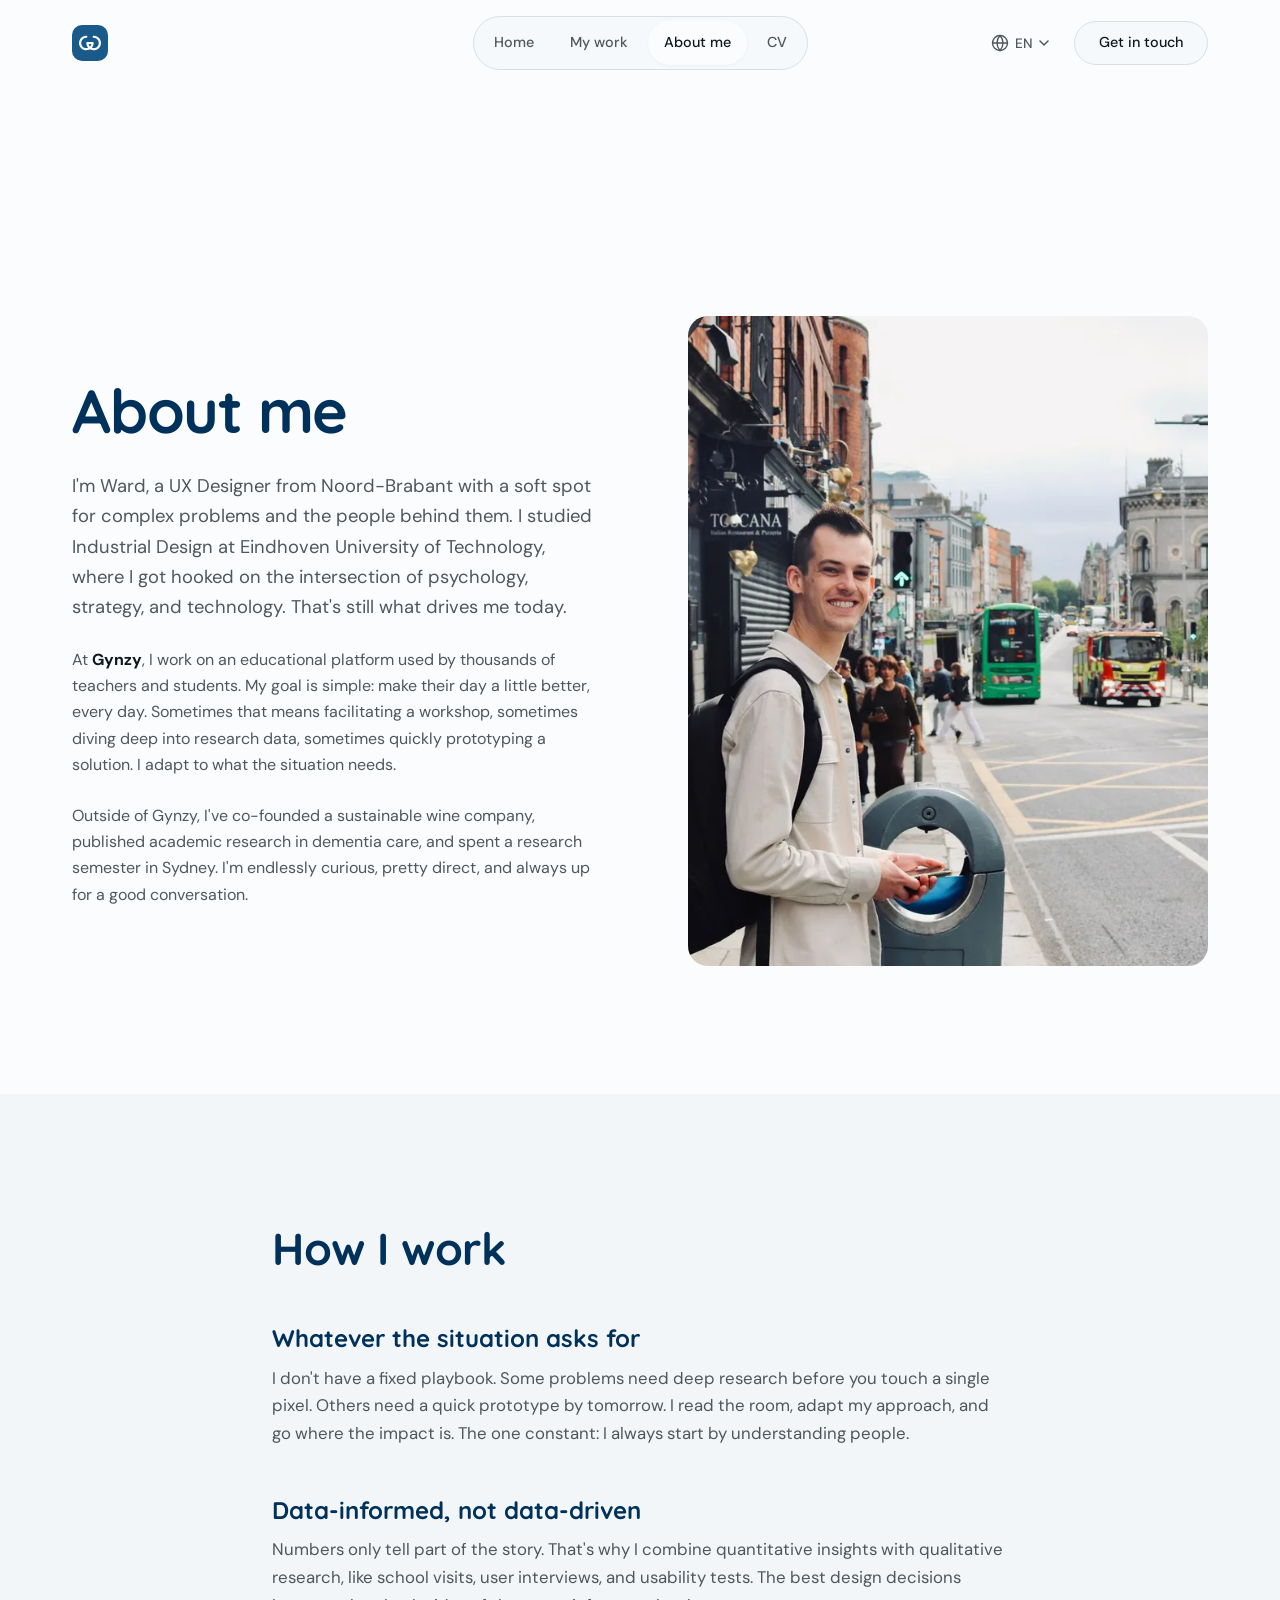
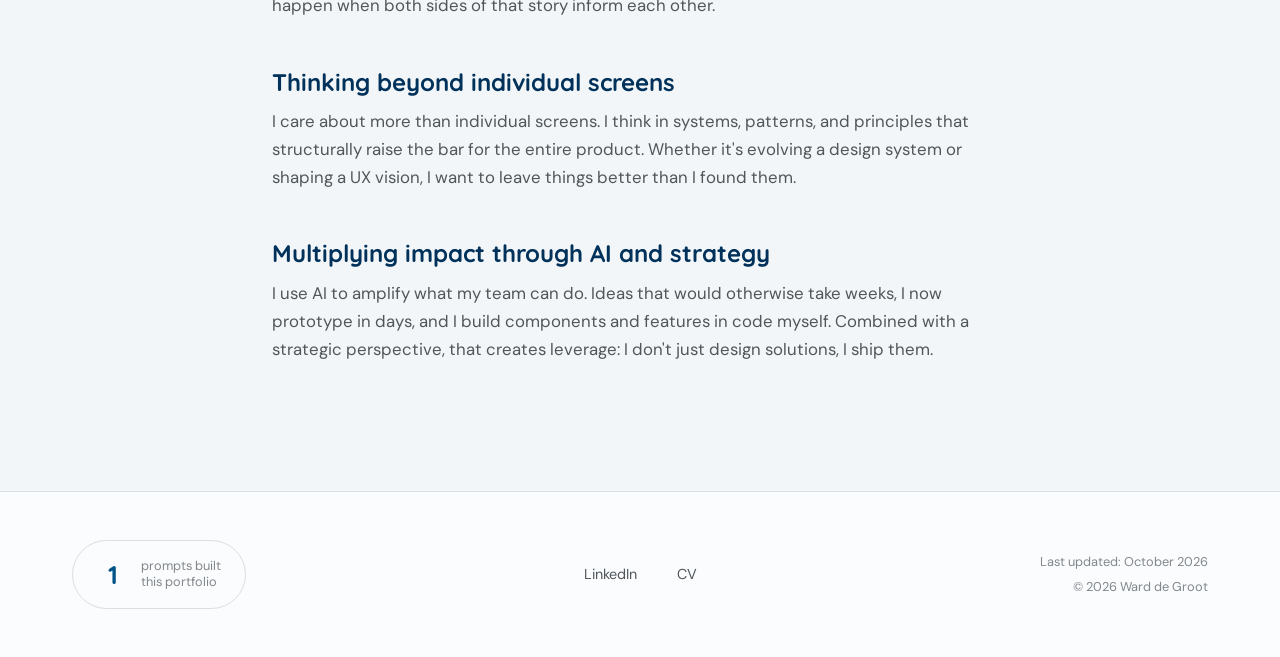
==== commit 4201d4aa: "A11y: main landmark, heading order, iframe title, remove invalid list role Co-Authored-By: Claude Op" ====
--- a/about.html
+++ b/about.html
@@ -26,6 +26,8 @@
 
 
   <div id="site-nav"></div>
+
+  <main id="main">
 
   <!-- About Hero -->
   <section class="section">
@@ -80,6 +82,8 @@
     </div>
   </section>
 
+  </main>
+
   <div id="site-footer"></div>
 
   <script src="js/components.js"></script>
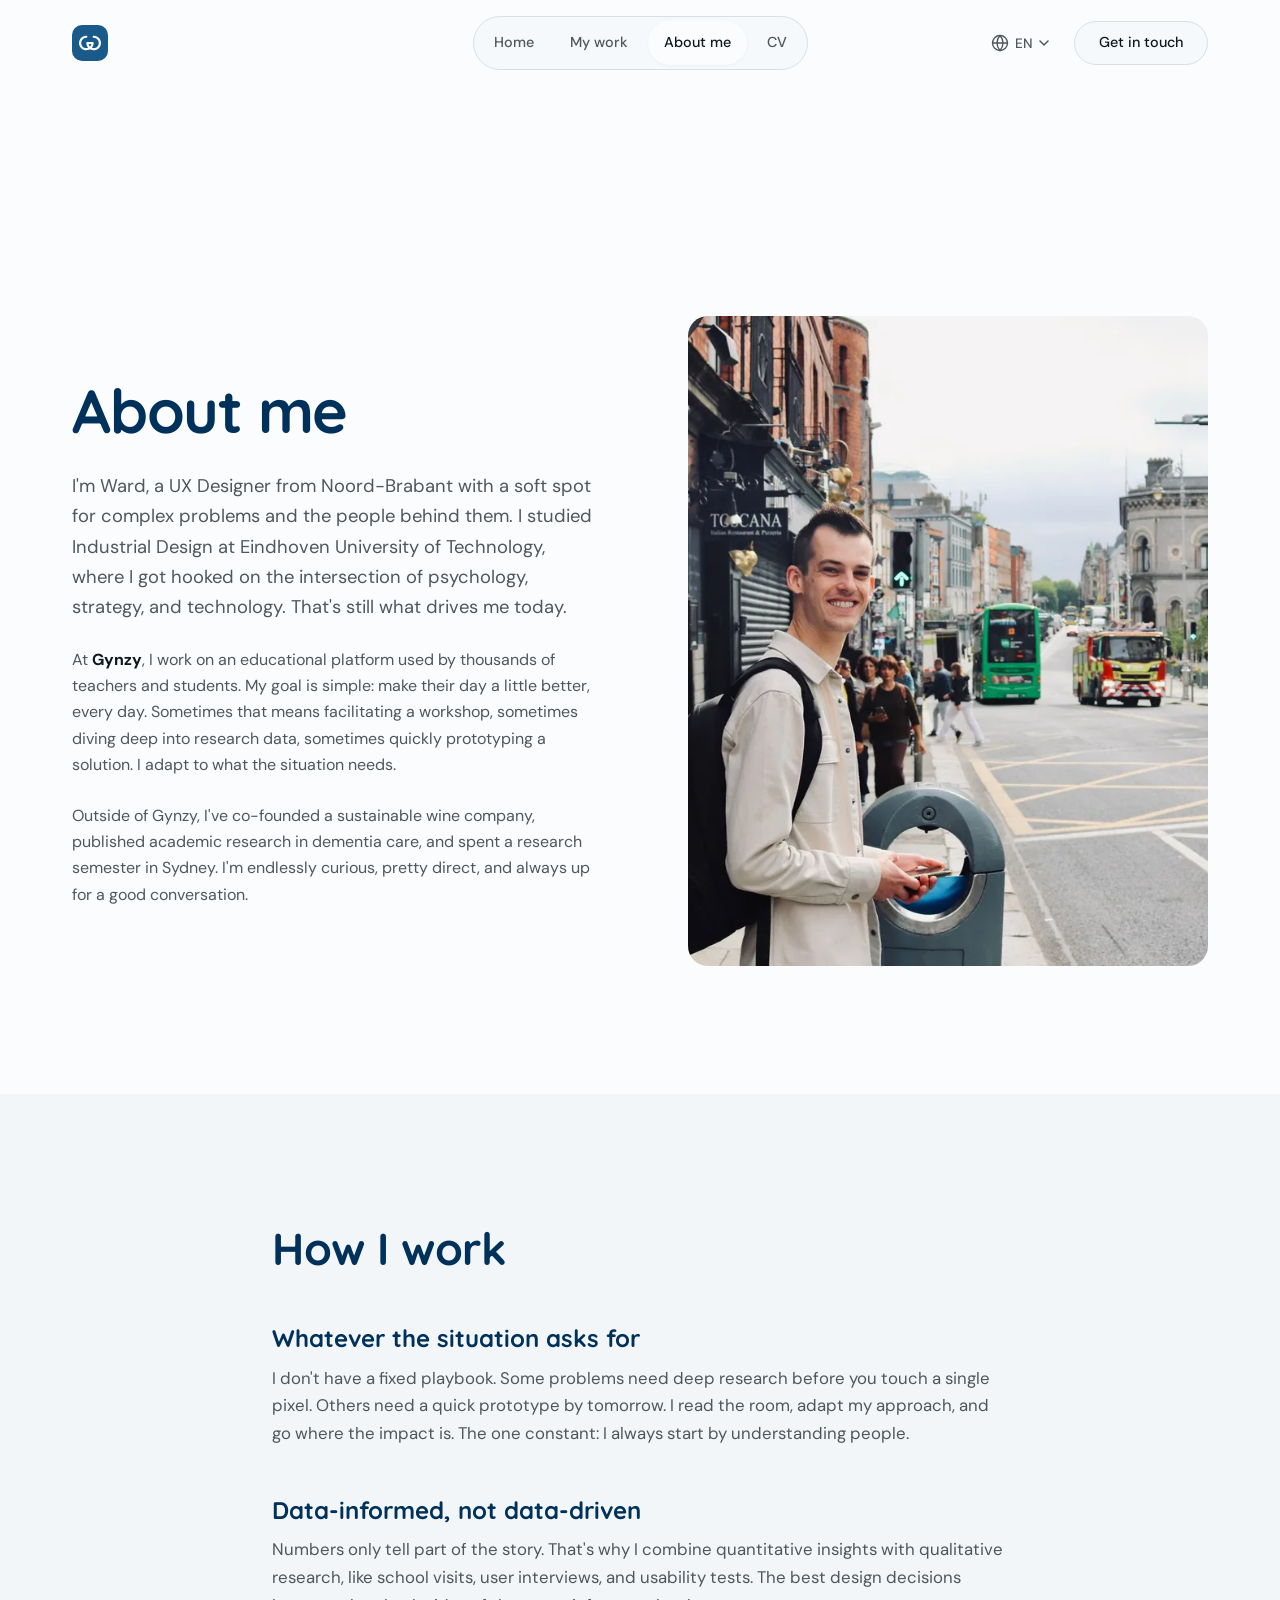
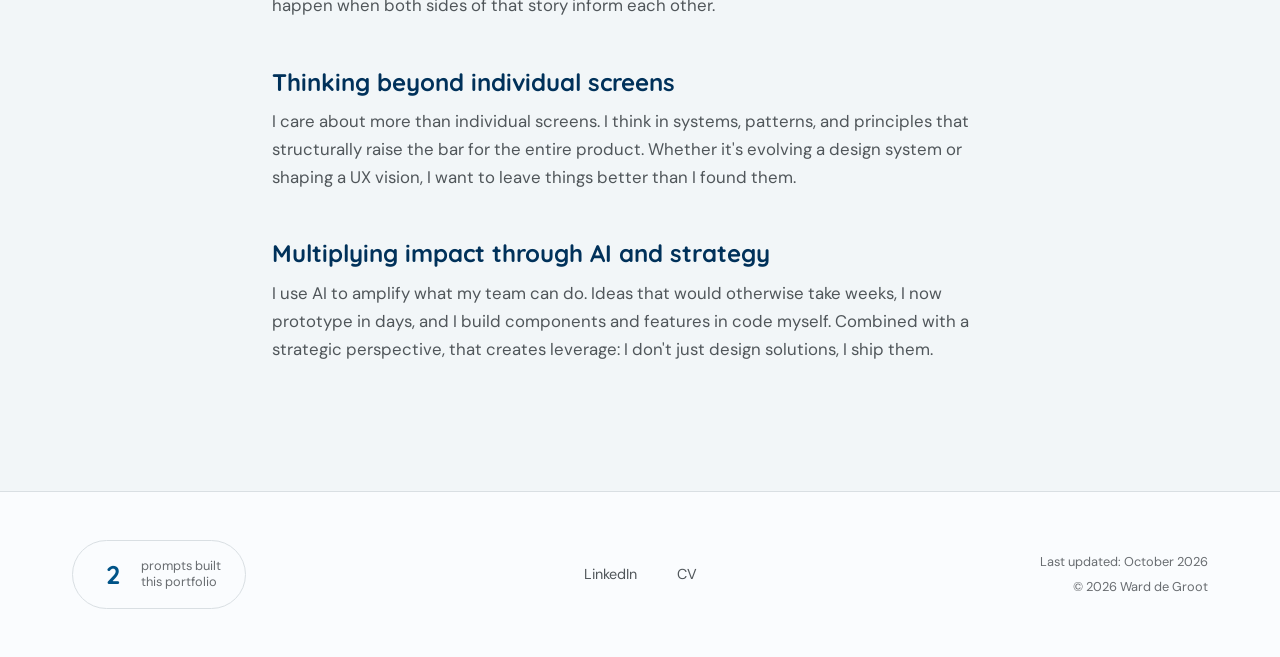
==== commit fc04a8d9: "Use a single, simple Open Graph image for all pages Co-Authored-By: Claude Opus 5.5 <noreply@anthrop" ====
--- a/about.html
+++ b/about.html
@@ -11,14 +11,14 @@
   <meta property="og:title" content="About Me | Ward de Groot">
   <meta property="og:description" content="About Ward de Groot: UX / Product Designer passionate about crafting meaningful experiences.">
   <meta property="og:url" content="https://warddegroot.nl/about">
-  <meta property="og:image" content="https://warddegroot.nl/images/og/og-about.png">
+  <meta property="og:image" content="https://warddegroot.nl/images/og/og.png">
   <meta property="og:image:width" content="1200">
   <meta property="og:image:height" content="630">
-  <meta property="og:image:alt" content="About Me | Ward de Groot">
+  <meta property="og:image:alt" content="Ward de Groot, UX / Product Designer">
   <meta name="twitter:card" content="summary_large_image">
   <meta name="twitter:title" content="About Me | Ward de Groot">
   <meta name="twitter:description" content="About Ward de Groot: UX / Product Designer passionate about crafting meaningful experiences.">
-  <meta name="twitter:image" content="https://warddegroot.nl/images/og/og-about.png">
+  <meta name="twitter:image" content="https://warddegroot.nl/images/og/og.png">
   <link rel="stylesheet" href="css/style.css">
   <link rel="icon" type="image/svg+xml" href="images/favicon.svg">
 </head>
--- a/css/style.css
+++ b/css/style.css
@@ -15,7 +15,7 @@
   --color-primary-light: oklch(55% 0.13 240);
   --color-text: oklch(20% 0.015 240);
   --color-text-secondary: oklch(45% 0.01 240);
-  --color-text-muted: oklch(62% 0.008 240);
+  --color-text-muted: oklch(53% 0.008 240);
   --color-bg: oklch(99% 0.003 240);
   --color-bg-subtle: oklch(97% 0.005 240);
   --color-border: oklch(90% 0.008 240);
@@ -526,7 +526,11 @@
   box-shadow: var(--shadow-sm);
 }
 
-.hero__card-text h3 {
+.hero__card-text h3,
+.hero__card-text .hero__card-name {
+  font-family: var(--font-heading);
+  font-weight: 700;
+  line-height: 1.2;
   font-size: 1.05rem;
   color: var(--color-text);
   margin-bottom: 2px;
@@ -742,7 +746,12 @@
   padding: var(--space-16) 0;
 }
 
-.project-meta__item h4 {
+.project-meta__item h4,
+.project-meta__item .project-meta__label {
+  font-family: var(--font-heading);
+  font-weight: 600;
+  font-size: 1.05rem;
+  line-height: 1.2;
   color: var(--color-text);
   margin-bottom: var(--space-1);
 }
